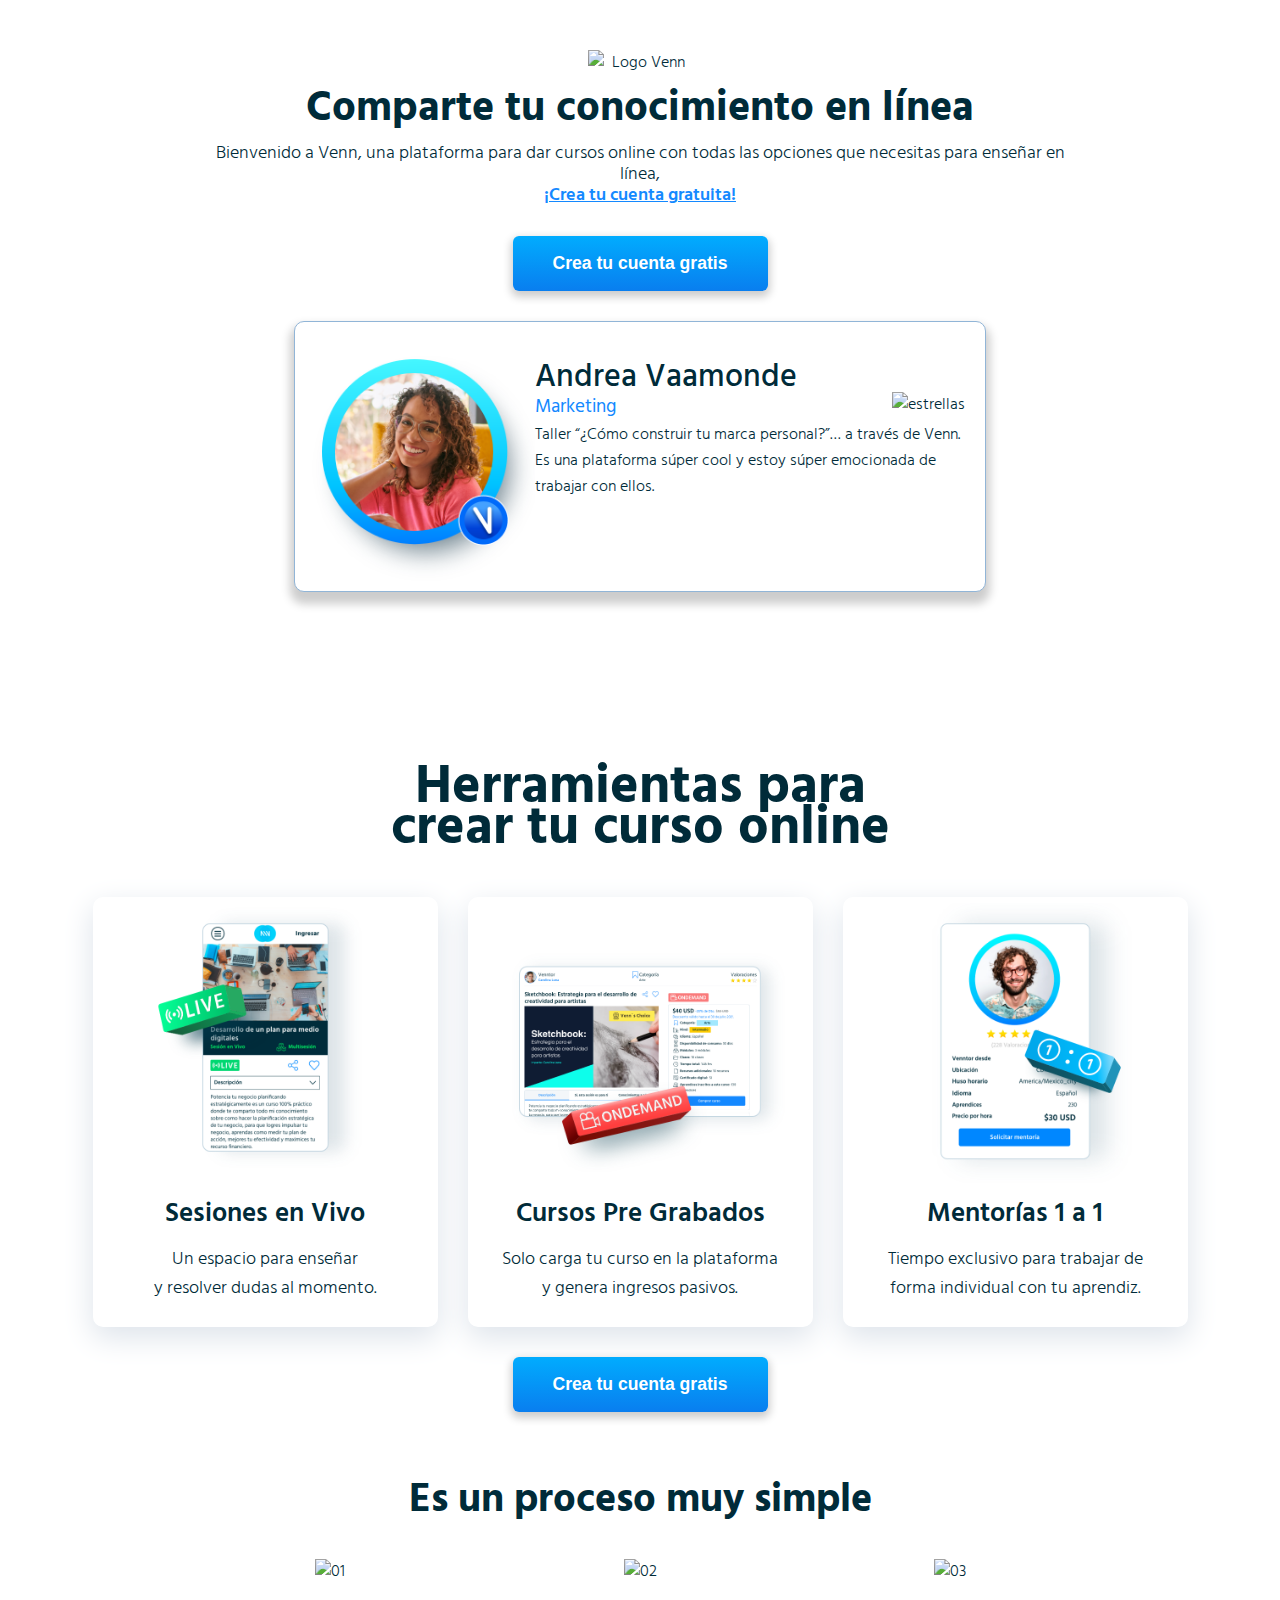
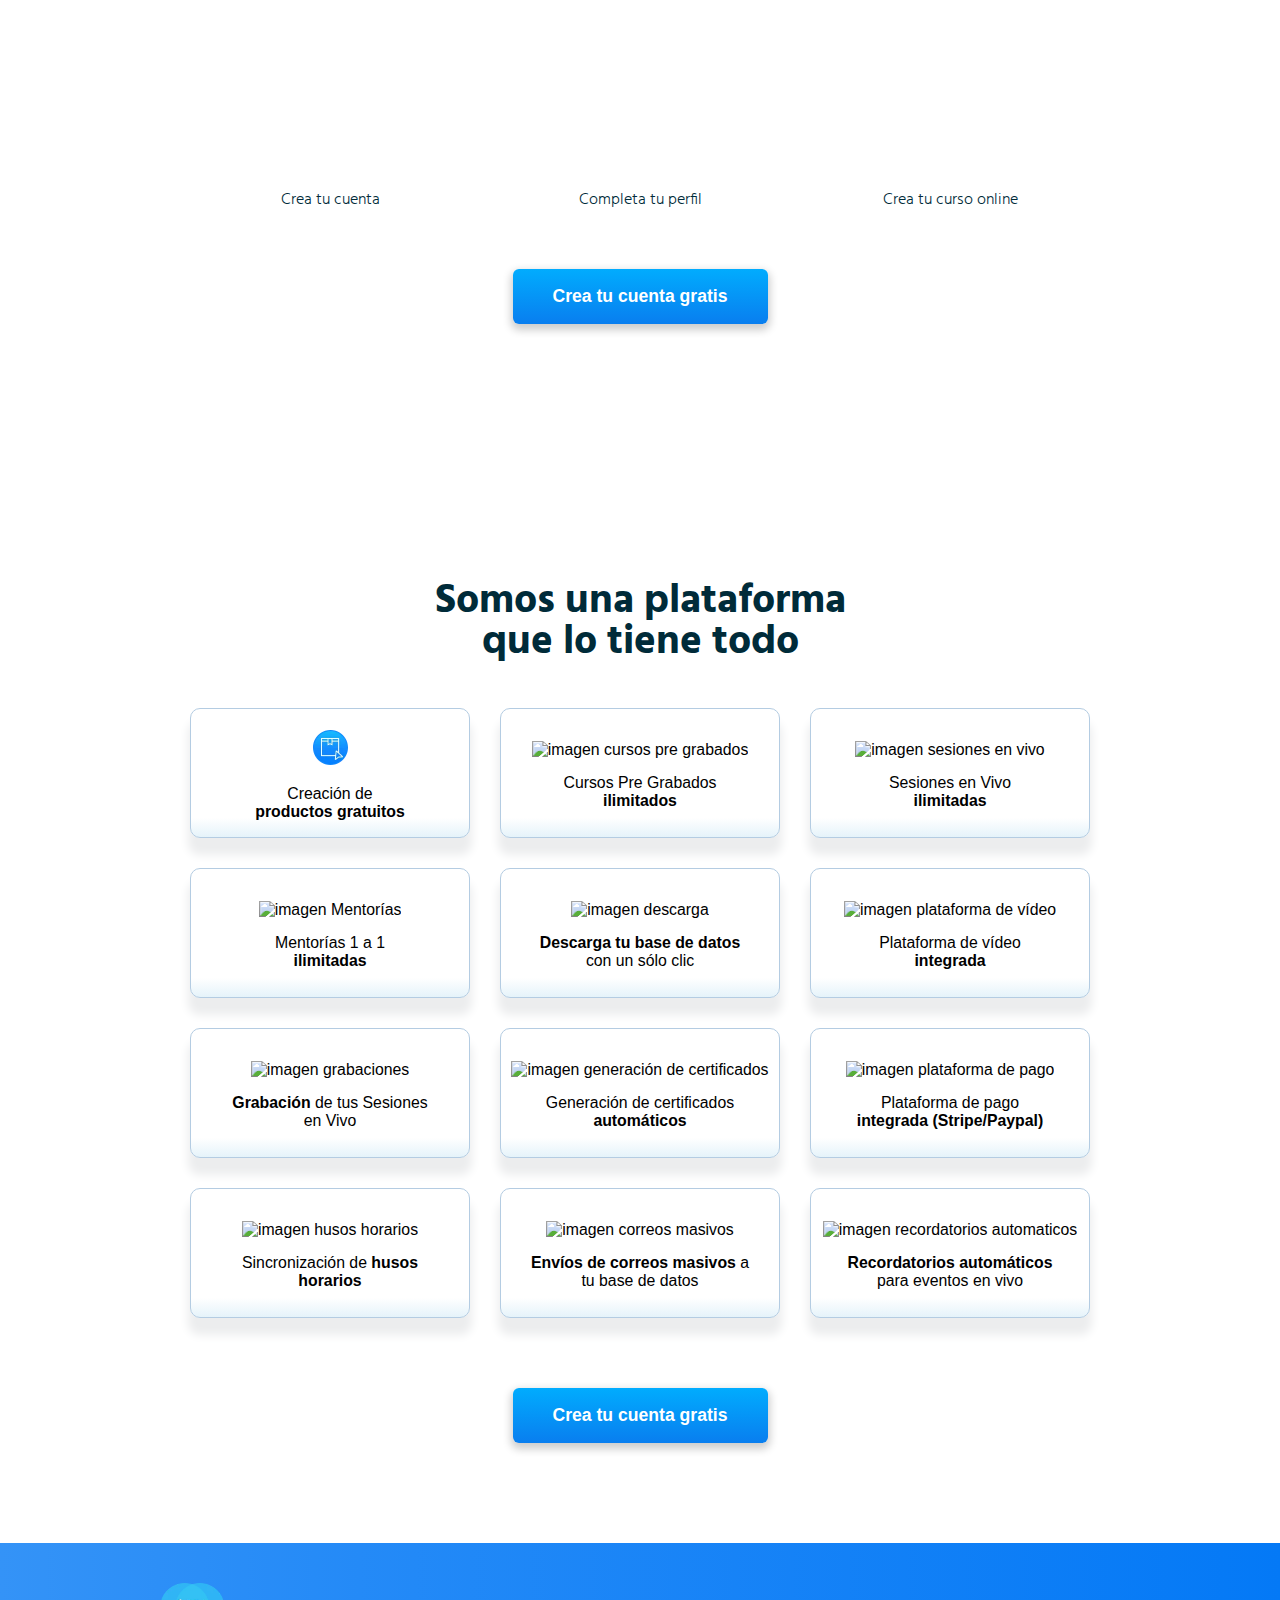
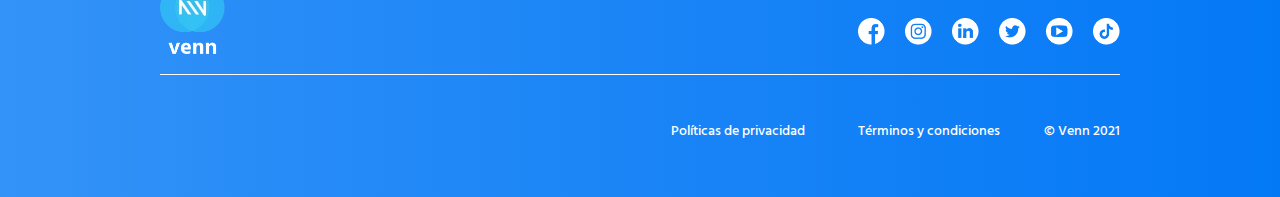
==== LandingPage/index.html @ 425cc122 "adding changes" ====
<!DOCTYPE html>
<html lang="en">

<head>
    <meta charset="UTF-8" />
    <meta http-equiv="X-UA-Compatible" content="IE=edge" />
    <meta name="viewport" content="width=device-width, initial-scale=1.0" />
    <title>Ventajas de registrarte con Venn - Venntors</title>
    <link rel="stylesheet" href="style.css" />
    <link rel="preconnect" href="https://fonts.googleapis.com" />
    <link rel="preconnect" href="https://fonts.gstatic.com" crossorigin />
    <link href="https://fonts.googleapis.com/css2?family=Hind:wght@300;400;500;600;700&display=swap" rel="stylesheet" />
</head>

<body>
    <div class="container">
        <header id="header">
            <div class="header">
                <img class="venn" src="img/Grupo 6579@2x.webp" alt="Logo Venn" />
                <h1>Comparte tu conocimiento en línea</h1>
                <p class="parrafo_header">
                    Bienvenido a Venn, una plataforma para dar cursos online con todas las
                    opciones que necesitas para enseñar en línea, <br />
                    <a class="link_parrafo_header" href="#">¡Crea tu cuenta gratuita!</a>
                </p>
            </div>
            <button class="boton_qliao" onclick="location.href='https://venntors.com/registro-venn/';">
                Crea tu cuenta gratis
            </button>
            <div class="tarjeta">
                <div class="perfil_tarjeta">
                    <img class="imagen_perfil" src="IMG/AndreaV-web.png" alt="Andrea Vaamonde" />
                </div>
                <div class="info_tarjeta">
                    <h3 class="nombre_tarjeta">Andrea Vaamonde</h3>
                    <h4 class="titulo_profesional_tarjeta">Marketing</h4>
                    <img class="estrellas_tarjeta" src="img/Grupo_8807@2x.webp" alt="estrellas" />
                    <div class="texto_tarjeta">
                        Taller “¿Cómo construir tu marca personal?”… a través de Venn. Es
                        una plataforma súper cool y estoy súper emocionada de trabajar con
                        ellos.
                    </div>
                </div>
            </div> 
            </div>
        </header> 
        <section id="herramientas">
            <div class="div_h1">
                <h1>Herramientas para crear tu curso online</h1>
            </div>
            <div class="herramientas">
                <div class="tarjeta_herramientas1">
                    <img src="IMG/pantallas/Sesiones_Vivox2.png" alt="Sesiones en Vivo" />
                    <h4>Sesiones en Vivo</h4>
                    <p>Un espacio para enseñar<br>y resolver dudas al momento.
                    </p>
                </div>
                <div class="tarjeta_herramientas2">
                    <img src="IMG/pantallas/Cursos-Pre-Grabadosx2.png" alt="Cursos Pre Grabados" />
                    <h4>Cursos Pre Grabados</h4>
                    <p>
                        Solo carga tu curso en la plataforma<br>y genera ingresos pasivos.
                    </p>
                </div>
                <div class="tarjeta_herramientas3">
                    <img src="IMG/pantallas/Mentorias_1_1x2.png" alt="Mentorías 1 a 1" />
                    <h4>Mentorías 1 a 1</h4>
                    <p>
                        Tiempo exclusivo para trabajar de<br>forma individual con tu
                        aprendiz.
                    </p>
                </div>
            </div>
            <button class="boton_qliao" onclick="location.href='https://venntors.com/registro-venn/';">
                Crea tu cuenta gratis
            </button>
        </section>
        <section id="procesos">
            <h1 class="h1_procesos">Es un proceso muy simple</h1>
            <div class="fondo_procesos">
                <div class="procesos">
                    <div class="info_procesos1" onclick="location.href='https://venntors.com/registro-venn/';">
                        <img class="img_numero" src="img/Grupo_7020@2x.webp" alt="01" />
                        <button class="boton_img01" onclick="location.href='https://venntors.com/registro-venn/';">
                        </button>
                        <p class="p_1">Crea tu cuenta</p>
                    </div>
                    <div class="info_procesos2" onclick="location.href='https://venntors.com/registro-venn/';">
                        <img class="img_numero" src="img/Grupo_7022@2x.webp" alt="02" />
                        <button class="boton_img02" onclick="location.href='https://venntors.com/registro-venn/'">
                        </button>
                        <p class="p_2">Completa tu perfil</p>
                    </div>
                    <div class="info_procesos3" onclick="location.href='https://venntors.com/registro-venn/';">
                        <img class="img_numero" src="img/Grupo_7021@2x.webp" alt="03" />
                        <button class="boton_img03" onclick="location.href='https://venntors.com/registro-venn/';">
                        </button>
                        <p class="p_3">Crea tu curso online</p>
                    </div>
                </div>
            </div>
            <div class="fondo_procesos_media">
                <div class="procesos_media">
                    <div class="info_procesos1_media" onclick="location.href='https://venntors.com/registro-venn/';">
                        <button class="boton_img01_media" onclick="location.href='https://venntors.com/registro-venn/';">
                        </button>
                        <p class="p_1_media">Crea tu cuenta</p>
                    </div>
                    <div class="info_procesos2_media" onclick="location.href='https://venntors.com/registro-venn/';">
                        <button class="boton_img02_media" onclick="location.href='https://venntors.com/registro-venn/';">
                        </button>
                        <p class="p_2_media">Completa tu perfil</p>
                    </div>
                    <div class="info_procesos3_media" onclick="location.href='https://venntors.com/registro-venn/';">
                        <button class="boton_img03_media" onclick="location.href='https://venntors.com/registro-venn/';">
                        </button>
                        <p class="p_3_media">Crea tu curso online</p>
                    </div>
                </div>
                <div class="nuevo_boton_linea">
                    <div class="circulos_procesos_media">
                        <button class="boton_01_media" onclick="location.href='https://venntors.com/registro-venn/';">
                        </button>
                        <button class="boton_02_media" onclick="location.href='https://venntors.com/registro-venn/';">
                        </button>
                        <button class="boton_03_media" onclick="location.href='https://venntors.com/registro-venn/';">
                        </button>
                    </div>
                </div>
            </div>
            <button class="boton_qliao_procesos" onclick="location.href='https://venntors.com/registro-venn/';">
                Crea tu cuenta gratis
            </button>
            <button class="boton_qliao_procesos_media" onclick="location.href='https://venntors.com/registro-venn/';">
                Crea tu cuenta gratis
            </button>
        </section>
        <section id="plataforma">
            <img class="linea_fondo" src="https://venn-ws-bucket.s3.us-west-2.amazonaws.com/wp-content/uploads/2021/09/16123155/ld-divisor-movil.svg" alt="linea azul"/>
            <div class="plataforma">
            
            <h1 class="plataforma_h1">Somos una plataforma que lo tiene todo</h1>
            <div class="calugon">
                <button class="caluguitas" onclick="location.href='https://venntors.com/registro-venn/';">
                    <img class="caluguitas_img" src="IMG/Grupo 7051@2x.webp" alt="imagen creacion de productos" />
                    <p>Creación de <br><b>productos gratuitos</b></p>
                </button>
                <button class="caluguitas" onclick="location.href='https://venntors.com/registro-venn/';">
                    <img class="caluguitas_img" src="IMG/Grupo_7056@2x.webp" alt="imagen cursos pre grabados" />
                    <p>Cursos Pre Grabados <br><b>ilimitados</b></p>
                </button>
                <button class="caluguitas" onclick="location.href='https://venntors.com/registro-venn/';">
                    <img class="caluguitas_img"src="IMG/Grupo_7047@2x.webp" alt="imagen sesiones en vivo" />
                    <p>Sesiones en Vivo <br><b>ilimitadas</b></p>
                </button>
                <button class="caluguitas" onclick="location.href='https://venntors.com/registro-venn/';">
                    <img class="caluguitas_img" src="img/Grupo_7049@2x.webp" alt="imagen Mentorías" />
                    <p>Mentorías 1 a 1 <br><b>ilimitadas</b></p>
                </button>
                <button class="caluguitas" onclick="location.href='https://venntors.com/registro-venn/';">
                    <img class="caluguitas_img" src="IMG/Grupo_7058@2x.webp" alt="imagen descarga" />
                    <p><b>Descarga tu base de datos</b><br> con un sólo clic</p>
                </button>
                <button class="caluguitas" onclick="location.href='https://venntors.com/registro-venn/';">
                    <img class="caluguitas_img" src="IMG/Grupo_7053@2x.webp" alt="imagen plataforma de vídeo" />
                    <p>Plataforma de vídeo <br><b>integrada</b></p>
                </button>
                <button class="caluguitas" onclick="location.href='https://venntors.com/registro-venn/';">
                    <img class="caluguitas_img" src="img/Grupo_7048@2x.webp" alt="imagen grabaciones" />
                    <p><b>Grabación</b> de tus Sesiones<br>en Vivo</p>
                </button>
                <button class="caluguitas" onclick="location.href='https://venntors.com/registro-venn/';">
                    <img class="caluguitas_img" src="IMG/Grupo_7057@2x.webp" alt="imagen generación de certificados" />
                    <p>Generación de certificados<br><b>automáticos</b></p>
                </button>
                <button class="caluguitas" onclick="location.href='https://venntors.com/registro-venn/';">
                    <img class="caluguitas_img" src="IMG/Grupo_7054@2x.webp" alt="imagen plataforma de pago" />
                    <p>Plataforma de pago<br><b>integrada (Stripe/Paypal)</b></p>
                </button>
                <button class="caluguitas" onclick="location.href='https://venntors.com/registro-venn/';">
                    <img class="caluguitas_img" src="IMG/Grupo_7050@2x.webp" alt="imagen husos horarios" />
                    <p>Sincronización de <b>husos<br>horarios</b></p>
                </button>
                <button class="caluguitas" onclick="location.href='https://venntors.com/registro-venn/';">
                    <img class="caluguitas_img" src="IMG/Grupo_7055@2x.webp" alt="imagen correos masivos" />
                    <p><b>Envíos de correos masivos</b> a<br>tu base de datos</p>
                </button>
                <button class="caluguitas" onclick="location.href='https://venntors.com/registro-venn/';">
                    <img class="caluguitas_img" src="IMG/Grupo_7052@2x.webp" alt="imagen recordatorios automaticos" />
                    <p><b>Recordatorios automáticos</b><br>para eventos en vivo</p>
                </button>
            </div>
            <button class="boton_qliao" onclick="location.href='https://venntors.com/registro-venn/';">
                Crea tu cuenta gratis
            </button>
        </div>
        </section>
        <footer id="footer">
            <div class="footer_class">
                <div class="cuadrado">
                    <div class="cuadrado1"> 
                        <img class="logo_footer" src="IMG/Logo_venn_footer@2x.webp" alt="Logo Venn">
                    </div>
                    <div class="cuadrado2">
                        <a
                            href="https://www.facebook.com/venntors?utm_source=VennWeb&utm_medium=VennWebSMButton&utm_campaign=VennWebSM-FB&utm_id=VennWebSM-FB">
                            <img class="iconos_footer" img src="IMG/001-facebook@2x.webp" alt="Facebook">
                        </a>
                        <a href="https://www.instagram.com/venntors/">
                            <img class="iconos_footer" src="IMG/003-instagram@2x.webp" alt="Instagram">
                        </a>
                        <a href="https://www.linkedin.com/company/venntors/">
                            <img class="iconos_footer" src="IMG/002-linkedin@2x.webp" alt="LinkedIn">
                        </a>
                        <a
                            href="https://twitter.com/venntors?utm_source=VennWeb&utm_medium=VennWebSMButton&utm_campaign=VennWebSM-TW&utm_id=VennWebSM-TW">
                            <img class="iconos_footer" src="IMG/twitter-1@2x.webp" alt="Twitter">
                        </a>
                        <a href="https://www.youtube.com/channel/UCB0vyR67dX9k-doPnbGGGkg">
                            <img class="iconos_footer" src="IMG/youtube_venn_footer@2x.webp" alt="YouTube">
                        </a>
                        <a
                            href="https://www.tiktok.com/@venntors?utm_source=VennWeb&utm_medium=VennWebSMButton&utm_campaign=VennWebSM-TK&utm_id=VennWebSM-TK">
                            <img class="iconos_footer" src="IMG/tiktok@2x.webp" alt="TikTok">
                        </a>
                    </div>
                </div>
                <div class="hipervinculo">
                    <p class="hipervinculo_p"></p>
                    <a class="hipervinculo_footer" href="https://venntors.com/politica-de-privacidad/">Políticas de
                        privacidad</a>
                    <a class="hipervinculo_footer" href="https://venntors.com/terminos-y-condiciones/">Términos y
                        condiciones</a>
                    <a class="hipervinculo_footer" href="https://venntors.com/">© Venn 2021</a>
                </div>
            </div>
        </footer>
    </div>
</body>

</html>
---- LandingPage/style.css ----
body {
  margin: 0;
  padding: 0;
  background-color: white;
  text-align: center;
  font-family: "Hind", sans-serif;
  font-weight: 300;
  -webkit-font-smoothing: antialiased;
  -moz-osx-font-smoothing: grayscale;
  color: #002b39;
}
.container {
  display: grid;
  margin: 0;
  padding: 0;
  text-align: center;
  grid-template-columns: 100%;
}
#header {
  display: grid;
  justify-items: center;
  background-image: url('../IMG/Grupo_9213@2x.webp');
  background-size: 100%;
  padding-bottom: 120px;
  background-repeat: no-repeat;
}
.header {
  display: grid;
  grid-template-columns: auto;
  grid-template-rows: auto auto auto;
  max-width: 875px;
  text-align: center;
  justify-items: center;
}
.venn {
  text-align: center;
  margin-top: 50px;
  width: 105px;
}
#header h1 {
  display: grid;
  font-size: 2.6em;
  margin-block-start: 0.67em;
  margin-block-end: 0.67em;
  margin-inline-start: 0px;
  margin-inline-end: 0px;
  font-weight: 700;
  margin-top: 0px;
  margin-bottom: 0px;
}
.parrafo_header {
  font-size: 1.1em;
  margin-top: 0px;
  margin-bottom: 0px;
  padding: 0px;
  line-height: 1.2em;
}
.link_parrafo_header {
  color: #1489ff;
  font-weight: 600;
}
#header p {
  display: grid;
  margin-block-start: 1em;
  margin-block-end: 1em;
  margin-inline-start: 0px;
  margin-inline-end: 0px;
  margin-top: 0px;
  margin-bottom: 0px;
}
@media screen and (min-width:240px) and (max-width:767px) {
  #header {
    display: grid;
    background-image: none;
    grid-column: auto;
    max-width: none;
    justify-items: center;
    background-image: url('https://comunidad.venntors.com/wp-content/uploads/2021/12/Sustraccion-11.svg');
    background-size: 100%;
    padding-bottom: 120px;
    background-repeat: no-repeat;
    background-position: 0% 75%;
  }
  #header h1 {
    display: grid;
    font-size: 2.6em;
    margin-block-start: 0.67em;
    margin-block-end: 0.67em;
    margin-inline-start: 0px;
    margin-inline-end: 0px;
    font-weight: 700;
    margin-top: 0px;
    margin-bottom: 0px;
    max-width: none;
  }
}
.boton_qliao {
  margin-top: 30px;
  margin-bottom: 30px;
  width: 255px;
  height: 55px;
  background: rgb(1,172,254);
  background: linear-gradient(180deg, rgba(1,172,254,1) 0%, rgba(9,126,239,1) 100%);
  color: white;
  font-size: 1.1em;
  font-weight: 600;
  border: 0px;
  border-radius: 6px;
  box-shadow: 0px 4px 8px 2px rgba(0, 0, 0, 0.2);
}
.boton_qliao:hover {
  cursor: pointer;
  background: white;
  background: linear-gradient(180deg, white 0%, white 100%);
  color: #1489ff;
  border-color: #1489ff;
  border: 1px solid;
}
.tarjeta {
  background-color: white;
  display: grid;
  grid-template-columns: 1fr 2fr;
  max-width: 690px;
  max-height: 270px;
  border: 1px solid #91b5d7;
  border-radius: 10px;
  box-shadow: 0px 8px 10px 4px rgba(0, 0, 0, 0.2);
}
.perfil_tarjeta {
  z-index: 2;
}
.imagen_perfil {
  max-height: 260px;
}
.info_tarjeta {
  background-color: white;
  display: grid;
  grid-template-columns: auto auto;
  grid-template-rows: 70px 30px auto;
  max-height: 270px;
  margin-right: 20px;
}
#header h3 {
  grid-column: 1 / -1;
  justify-self: left;
  font-weight: 500;
  font-size: 2em;
  margin-top: 30px;
  margin-bottom: 0px;
  padding: 0px;
}
h4 {
  justify-self: left;
  font-weight: 400;
  font-size: 1.2em;
  margin-top: 0px;
  color: #1489ff;
  margin-bottom: 0px;
}
.info_tarjeta img {
  /*start*/
  display: grid;
  justify-self: right;
  max-height: 20px;
}
.texto_tarjeta {
  grid-column: 3 / -3;
  justify-self: left;
  text-align: left;
}
@media screen and (min-width:240px) and (max-width:763px) {
  .perfil_tarjeta {
    z-index: 2;
  }
  .tarjeta {
    background-color: transparent!important;
    display: inline-grid;
    justify-items: center;
    align-items: center;
    justify-items: center;
    grid-template-columns: 1fr;
    grid-template-rows: 260px auto;
    max-width: 300px;
    min-height: 485px;
    border: none;
    border-radius: none;
    box-shadow: none;
    grid-row: 3;
  }
  .imagen_perfil {
    display: grid;
    max-height: 260px;
    grid-row: 1;
    padding-bottom: -100px;
  }
  .info_tarjeta {
    background-color: white;
    display: grid;
    grid-template-columns: 1fr;
    grid-template-rows: 25px 130px 25px 25px;
    margin-right: 0px;
    height: 230px;
    border: 1px solid #91b5d7;
    border-radius: 10px;
    box-shadow: 0px 8px 10px 4px rgba(0, 0, 0, 0.2);
    padding-top: 130px;
    margin-top: -150px;
    z-index: 1;
  }
  #header h3 {
    display: grid;
    align-content: center;
    justify-self: center;
    grid-row: 3;
    grid-column: 1 / -1;
    font-weight: 500;
    font-size: 1.1em;
    margin-bottom: 0px;
    padding: 0px;
    margin-top: 10px;
  }
  h4 {
    display: grid;
    justify-self: center;
    text-align: center;
    grid-row: 4;
    grid-column: 1 / -1;
    font-weight: 500;
    font-size: 1em;
    margin-top: 0px;
    color: #1489ff;
    margin-bottom: 0px;
  }
  .info_tarjeta img {
    /*starts*/
    grid-row: 1;
    grid-column: 1 / -1;
    justify-self: center;
    max-height: 20px;
  }
  .texto_tarjeta {
    grid-row: 2;
    grid-column: 1 / -1;
    justify-self: center;
    margin-right: 30px;
    margin-left: 30px;
  }
}
#herramientas {
  display: grid;
  grid-template-rows: auto auto auto;
  justify-items: center;
}
.div_h1 {
  display: grid;
  width: 500px;
  margin-top: 20px;
  margin-bottom: 10px;
  line-height: 1.5em;
  font-size: 1.7em;
}
@media screen and (min-width:995px) and (max-width:1200px) {
  .div_h1 {
    width: 600px;
    font-size: 1.5em;
  }
}
@media screen and (min-width:240px) and (max-width:994px) {
  .div_h1 {
    width: 80%;
    font-size: 1.5em;
  }  
}
.herramientas {
  display: grid;
  grid-template-columns: 345px 345px 345px;
  gap: 30px;
  background-color: white;
}
.tarjeta_herramientas1 {
  display: grid;
  grid-template-rows: auto 50px auto;
  width: 345px;
  height: 430px;
  align-items: center;
  justify-items: center;
  border-radius: 10px;
  box-shadow: 0px 10px 30px 1px #dee4eb;
  background-color: white;
}
.tarjeta_herramientas1 img {
  max-width: 300px;
  max-height: 280px;
}
.tarjeta_herramientas1 h4 {
  justify-self: center;
  font-weight: 600;
  font-size: 1.7em;
  margin-top: 0px;
  color: #002b39;
  margin-bottom: 0px;
}
.tarjeta_herramientas1 p {
  margin-top: 0px;
  font-size: 1.15em;
  margin-left: 25px;
  margin-right: 25px;
  -webkit-font-smoothing: antialiased;
}
.tarjeta_herramientas2 {
  display: grid;
  grid-template-rows: auto 50px auto;
  width: 345px;
  height: 430px;
  align-items: center;
  justify-items: center;
  border-radius: 10px;
  box-shadow: 0px 10px 30px 1px #dee4eb;
  background-color: white;
}
.tarjeta_herramientas2 img {
  max-width: 300px;
  max-height: 280px;
}
.tarjeta_herramientas2 h4 {
  justify-self: center;
  font-weight: 600;
  font-size: 1.7em;
  margin-top: 0px;
  color: #002b39;
  margin-bottom: 0px;
}
.tarjeta_herramientas2 p {
  margin-top: 0px;
  font-size: 1.15em;
  margin-left: 25px;
  margin-right: 25px;
  -webkit-font-smoothing: antialiased;
}
.tarjeta_herramientas3 {
  display: grid;
  grid-template-rows: auto 50px auto;
  width: 345px;
  height: 430px;
  align-items: center;
  justify-items: center;
  border-radius: 10px;
  box-shadow: 0px 10px 30px 1px #dee4eb;
  background-color: white;
}
.tarjeta_herramientas3 img {
  max-width: 300px;
  max-height: 280px;
}
.tarjeta_herramientas3 h4 {
  justify-self: center;
  font-weight: 600;
  font-size: 1.7em;
  margin-top: 0px;
  color: #002b39;
  margin-bottom: 0px;
}
.tarjeta_herramientas3 p {
  margin-top: 0px;
  font-size: 1.15em;
  margin-left: 25px;
  margin-right: 25px;
  -webkit-font-smoothing: antialiased;
}
@media screen and (min-width:240px) and (max-width:1164px) {
  .herramientas {
    display: grid;
    grid-template-rows: auto auto auto;
    gap: 30px;
    width: 340px;
    background-color: white
  }
  .tarjeta_herramientas1 {
  display: grid;
  grid-row: 1;
  }
  .tarjeta_herramientas1 h4 {
    grid-row: 2;
  }
  .tarjeta_herramientas2 {
  display: grid;
  grid-row: 2;
  }
  .tarjeta_herramientas2 h4 {
    grid-row: 2;
  }
  .tarjeta_herramientas3 {
  display: grid;
  grid-row: 3;
  }
  .tarjeta_herramientas3 h4 {
    grid-row: 2;
  }
} 
#procesos {
  display: grid;
  grid-template-rows: auto 1fr auto;
  justify-content: center;
  justify-items: center;
}
.h1_procesos {
  font-size: 2.5em;
}
.fondo_procesos {
  background-image: url(../IMG/Rectángulo_8199@2x.webp);
  display: block;
  margin-right: auto;
  margin-left: auto;
  width: 100%;
  height: 280px;
  background-repeat: no-repeat;
  background-position-x: 50%;
  background-position-y: 35%;
  background-size: 75%;
}
.fondo_procesos_media {
  display: none;
}
.procesos {
  display: grid;
  grid-template-columns: auto auto auto;
  gap: 100px;
}
.procesos:hover {
  cursor: pointer;
}
.img_numero {
  display: grid;
  height: 25px;
  grid-row: 1;
}
.img_logo {
  width: 200px;
  grid-row: 2;
}
.p_1 {
  display: grid;
  grid-row: 3;
  align-content: center;
  justify-content: center;
  align-items: center;
  justify-items: center;
}
.p_2 {
  display: grid;
  grid-row: 3;
  align-content: center;
  justify-content: center;
  align-items: center;
  justify-items: center;
}
.p_3 {
  display: grid;
  grid-row: 3;
  align-content: center;
  justify-content: center;
  align-items: center;
  justify-items: center;
}
.info_procesos1 {
  display: grid;
  justify-items: center;
  width: 210px;
  height: 255px;
  grid-template-rows: 25px 200px 30px;
}
.info_procesos2 {
  display: grid;
  justify-items: center;
  width: 210px;
  height: 255px;
  grid-template-rows: 25px 200px 30px;
}
.info_procesos3 {
  display: grid;
  justify-items: center;
  width: 210px;
  height: 255px;
  grid-template-rows: 25px 200px 30px;
}
.boton_img01 {
  cursor: pointer;
  width: 200px;
  height: 200px;
  background-image: url("../img/Grupo_9210@2x.webp");
  background-size: 100%;
  border: none;
  background-color: transparent;
}
.boton_img01:hover {
  background-image: url("https://comunidad.venntors.com/wp-content/uploads//2021/12/nuevo7023.svg");
}
.boton_img02 {
  cursor: pointer;
  width: 200px;
  height: 200px;
  background-image: url("../img/Grupo_7025@2x.webp");
  background-size: 100%;
  border: none;
  background-color: transparent;
}
.boton_img02:hover {
  background-image: url("https://comunidad.venntors.com/wp-content/uploads//2021/12/nuevo7025.svg");
}
.boton_img03 {
  cursor: pointer;
  width: 200px;
  height: 200px;
  background-image: url("../img/Grupo_7024@2x.webp");
  background-size: 100%;
  border: none;
  background-color: transparent;
}
.boton_img03:hover {
  background-image: url("https://comunidad.venntors.com/wp-content/uploads//2021/12/Grupo-7024-1.svg");
}
.boton_qliao_procesos_media {
  display: none;
}
.boton_qliao_procesos {
  margin-top: 30px;
  margin-bottom: 30px;
  width: 255px;
  height: 55px;
  background: rgb(1,172,254);
  background: linear-gradient(180deg, rgba(1,172,254,1) 0%, rgba(9,126,239,1) 100%);
  color: white;
  font-size: 1.1em;
  font-weight: 600;
  border: 0px;
  border-radius: 6px;
  box-shadow: 0px 4px 8px 2px rgba(0, 0, 0, 0.2);
}
.boton_qliao_procesos:hover {
  cursor: pointer;
  background: white;
  background: linear-gradient(180deg, white 0%, white 100%);
  color: #1489ff;
  border-color: #1489ff;
  border: 1px solid;
}
@media screen and (min-width:240px) and (max-width:980px) {
  #procesos {
    display: grid;
    height: auto;
    grid-template-rows: repeat (3, auto);
    justify-content: center;
    justify-items: center;
  }
  .h1_procesos {
    margin-bottom: 30px;
    height: 70px;
    grid-row: 1;
  }
  .fondo_procesos {
    display: none;
  }
  .fondo_procesos_media {
    margin-top: 50px;
    display: unset;
  }
  .info_procesos1_media {
    display: grid;
    grid-template-rows: auto auto;
    border: 1px solid;
    border-color: #b4cce2;
    border-radius: 10px;
    box-shadow: 0px 15px 10px 2px #ecedee;
    font-family: Arial, Helvetica, sans-serif;
    align-content: center;
    justify-content: center;
    align-items: center;
    justify-items: center;
    margin-bottom: 20px;
    width: 200px;
  }
  .info_procesos2_media {
    display: grid;
    grid-template-rows: auto auto;
    border: 1px solid;
    border-color: #b4cce2;
    border-radius: 10px;
    box-shadow: 0px 15px 10px 2px #ecedee;
    font-family: Arial, Helvetica, sans-serif;
    align-content: center;
    justify-content: center;
    align-items: center;
    justify-items: center;
    margin-bottom: 20px;
    width: 200px;
  }
  .info_procesos3_media {
    display: grid;
    grid-template-rows: auto auto;
    border: 1px solid;
    border-color: #b4cce2;
    border-radius: 10px;
    box-shadow: 0px 15px 10px 2px #ecedee;
    font-family: Arial, Helvetica, sans-serif;
    align-content: center;
    justify-content: center;
    align-items: center;
    justify-items: center;
    margin-bottom: 20px;
    width: 200px;
  }
  .boton_img01_media {
    margin-top: 30px;
    cursor: pointer;
    width: 100px;
    height: 100px;
    background-image: url("../img/img01.png");
    background-size: 100%;
    border: none;
    background-color: transparent;
  }
  .p_1_media {
    margin-top: 10px;
    font-size: 1.2em;
  }
  .p_2_media {
    margin-top: 10px;
    font-size: 1.2em;
  }
  .p_3_media {
    margin-top: 10px;
    font-size: 1.2em;
  }
  .info_procesos2_media {
    display: grid;
    border: 1px solid;
    border-color: #b4cce2;
    border-radius: 10px;
    box-shadow: 0px 15px 10px 2px #ecedee;
    font-family: Arial, Helvetica, sans-serif;
    align-content: center;
    justify-content: center;
    align-items: center;
    justify-items: center;
    margin-bottom: 20px;
  }
  .boton_img02_media {
    margin-top: 30px;
    cursor: pointer;
    width: 100px;
    height: 100px;
    background-image: url("../img/img02.png");
    background-size: 100%;
    border: none;
    background-color: transparent;
  }
  .info_procesos3_media {
    display: grid;
    border: 1px solid;
    border-color: #b4cce2;
    border-radius: 10px;
    box-shadow: 0px 15px 10px 2px #ecedee;
    font-family: Arial, Helvetica, sans-serif;
    align-content: center;
    justify-content: center;
    align-items: center;
    justify-items: center;
    margin-bottom: 20px;
  }
  .boton_img03_media {
    margin-top: 30px;
    cursor: pointer;
    width: 100px;
    height: 100px;
    background-image: url("../img/img03.png");
    background-size: 100%;
    border: none;
    background-color: transparent;
  }
  .nuevo_boton_linea {
    background-image: url("https://venn-ws-bucket.s3.us-west-2.amazonaws.com/wp-content/uploads/2021/09/16123155/ld-divisor-movil.svg");
    display: block;
    margin-right: auto;
    margin-left: auto;
    width: 100%;
    height: 5ppx;
    background-repeat: no-repeat;
    background-position-x: 70%;
    background-position-y: 50%;
    background-size: 75%;
  }
  .circulos_procesos_media {
    margin-top: 30px;
    display: grid;
    grid-template-columns: auto auto auto;
    justify-content: space-between;
  }
  .boton_01_media {
    cursor: pointer;
    width: 35px;
    height: 35px;
    background-size: 100%;
    background-image: url("IMG/c_01_white.png");
    border: none;
    background-color: transparent;
  }
  .boton_01_media:hover {
    background-image: url("IMG/c_01_blue.png");
  }
  .boton_02_media {
    cursor: pointer;
    width: 35px;
    height: 35px;
    background-size: 100%;
    background-image: url("IMG/c_02_white.png");
    border: none;
    background-color: transparent;
  }
  .boton_02_media:hover {
    background-image: url("IMG/c_02_blue.png");
  }
  .boton_03_media {
    cursor: pointer;
    width: 35px;
    height: 35px;
    background-size: 100%;
    background-image: url("IMG/c_03_white.png");
    border: none;
    background-color: transparent;
  }
  .boton_03_media:hover {
    background-image: url("IMG/c_03_blue.png");
  }
  .boton_qliao_procesos_media {
    display: grid;
    grid-row: 6;
    margin-top: 30px;
    margin-bottom: 30px;
    width: 255px;
    height: 55px;
    background: rgb(1,172,254);
    background: linear-gradient(180deg, rgba(1,172,254,1) 0%, rgba(9,126,239,1) 100%);
    color: white;
    font-size: 1.1em;
    font-weight: 600;
    border: 0px;
    border-radius: 6px;
    box-shadow: 0px 4px 8px 2px rgba(0, 0, 0, 0.2);
    align-content: center;
  }
  .boton_qliao_procesos {
    display: none;
  }
}

#plataforma {
  background-image: url('IMG/Enmascarar_grupo_259@2x.webp');
  background-size: 100%;
  background-repeat: no-repeat;
  margin-top: 50px;
}
.linea_fondo {
  display: none;
}
.plataforma {
  display: grid;
  grid-template-rows: auto auto auto auto;
  justify-items: center;
}
.plataforma_h1 {
  display: grid;
  grid-row: 1;
  margin-bottom: 30px;
  line-height: 1em;
  padding-top: 150px;
  padding-bottom: 15px;
  font-size: 2.55em;
  width: 450px;
}
@media screen and (min-width:1007px) and (max-width:1202px) {
  .plataforma_h1 {
    display: grid;
    grid-row: 1;
    margin-bottom: 30px;
    line-height: 1em;
    padding-top: 150px;
    padding-bottom: 15px;
    font-size: 2em;
    width: 500px;
  }
}
@media screen and (min-width:590px) and (max-width:1006px) {
  .plataforma_h1 {
    display: grid;
    grid-row: 1;
    margin-bottom: 30px;
    line-height: 1em;
    padding-top: 50px;
    padding-bottom: 15px;
    font-size: 1.6em;
    width: 450px;
}
}
@media screen and (min-width:453px) and (max-width:589px) {
  .plataforma_h1 {
    display: grid;
    grid-row: 1;
    margin-bottom: 30px;
    line-height: 1em;
    padding-top: 50px;
    padding-bottom: 15px;
    font-size: 1.6em;
    width: 330px;
}
}
@media screen and (min-width:379px) and (max-width:452px) {
  .plataforma_h1 {
    display: grid;
    grid-row: 1;
    margin-bottom: 30px;
    line-height: 1em;
    padding-top: 50px;
    padding-bottom: 15px;
    font-size: 1.6em;
    width: 300px;
}
}
@media screen and (min-width:240px) and (max-width:378px) {
  .plataforma_h1 {
    display: grid;
    grid-row: 1;
    margin-bottom: 30px;
    line-height: 1em;
    padding-top: 50px;
    padding-bottom: 15px;
    font-size: 1.8em;
    width: 280px;
}
}
@media screen and (min-width:240px) and (max-width:767px) {
  #plataforma {
    background-image: none;
  }
  .linea_fondo {
    display: unset;
    width: 100%;
    height: 10px;
  }
}
.calugon {
  display: grid;
  grid-template-columns: auto auto auto;
  grid-template-rows: auto auto auto 150px;
  gap: 30px 30px;
  max-width: 930px;
}
.caluguitas {
  background-color: white;
  background: linear-gradient(180deg, white 85%, #e5f3fa 100%);
  width: 280px;
  height: 130px;
  font-size: 0.99em;
  font-weight: 500;
  border: 1px solid;
  border-color: #b4cce2;
  border-radius: 10px;
  box-shadow: 0px 15px 10px 2px #ecedee;
  font-family: Arial, Helvetica, sans-serif;
}
.caluguitas_img {
  width: 35px;
  height: 35px;
  padding-top: 20px;
}
@media screen and (min-width:581px) and (max-width:939px) {
  .calugon {
    display: grid;
    grid-template-columns: 2fr 2fr;
    grid-template-rows: repeat (6, auto) 150px;
    gap: 30px 30px;
    width: 80%;
  }
  .caluguitas {
    width: 100%;
    font-size: 0.9em;
    font-weight: 500;
  }
  .caluguitas_img {
    width: 30px;
    height: 30px;
  }
}
@media screen and (min-width:320px) and (max-width:580px) {
  .calugon {
    display: grid;
    grid-template-columns: 2fr 2fr;
    grid-template-rows: repeat (6, auto) 150px;
    gap: 30px 30px;
    width: 80%;
  }
  .caluguitas {
    width: 100%;
    font-size: 0.8em;
    font-weight: 500;
  }
  .caluguitas_img {
    width: 30px;
    height: 30px;
  }
}
@media screen and (min-width:200px) and (max-width:319px) {
  .calugon {
    display: grid;
    grid-template-columns: 2fr;
    grid-template-rows: repeat (6, auto) 150px;
    width: 80%;
  }
  .caluguitas {
    width: 100%;
    font-size: 0.8em;
    font-weight: 500;
  }
  .caluguitas_img {
    width: 30px;
    height: 30px;
  }
}
.caluguitas:hover {
  cursor: pointer;
}
.plataforma .boton_qliao {
  display: grid;
  grid-row: 4;
  align-content: center;
  margin-bottom: 100px;
  margin-top: 50px;
}

#footer {
  background: rgb(4,121,246);
  background: linear-gradient(270deg, rgba(4,121,246,1) 0%, rgba(36,138,247,1) 72%, rgba(52,147,247,1) 100%);
  display: grid;
  justify-items: center;
} 
.footer_class {
  display: grid;
  grid-template-columns: auto;
  width: 75%;
}
.cuadrado {
  display: grid;
  grid-template-columns: auto auto;
  grid-row: auto;
  align-items: end;
  padding-bottom: 20px;
}
.cuadrado1 {
  display: grid;
  justify-content: start;
}
.logo_footer {
  width: 65px;
  padding-top: 40px;
}
.cuadrado2 {
  display: grid;
  grid-template-columns: repeat(6, auto);
  justify-content: end;
  gap: 20px;
}
.iconos_footer {
  height: 27px;
}
.hipervinculo {
  padding-top: 40px;
  display: grid;
  border-top: solid 1px white;
  grid-template-columns: 3fr 1.3fr 1.3fr 0.8fr;
  padding-bottom: 50px;
  justify-content: end;
  align-items: center;
  justify-items: end;
  size: auto;
}
.hipervinculo_footer {
  color: white;
  font-size: 0.9em;
  font-weight: 500;
  text-decoration: none;
}
@media screen and (min-width:881px) and (max-width:980px){
  .cuadrado {
    display: grid;
    grid-template-columns: auto;
    grid-template-rows: auto auto;
    align-items: end;
    padding-bottom: 20px;
}
  .cuadrado2 {
    display: grid;
    grid-template-columns: repeat(6, auto);
    justify-content: end;
    gap: 20px;
    padding-top: 40px;
}
  .hipervinculo {
    padding-top: 40px;
    display: grid;
    border-top: solid 1px white;
    grid-template-columns: 3fr 1.5fr 1.5fr 0.8fr;
    padding-bottom: 50px;
    justify-content: end;
    align-items: center;
    justify-items: end;
    size: auto;
}
}
@media screen and (min-width:768px) and (max-width:881px){
  .cuadrado {
    display: grid;
    grid-template-columns: auto;
    grid-template-rows: auto auto;
    align-items: end;
    padding-bottom: 20px;
}
  .cuadrado2 {
    display: grid;
    grid-template-columns: repeat(6, auto);
    justify-content: end;
    gap: 20px;
    padding-top: 40px;
}
  .hipervinculo {
    padding-top: 40px;
    display: grid;
    border-top: solid 1px white;
    grid-template-columns: 4fr 1.3fr 1.4fr 0.7fr;
    padding-bottom: 50px;
    justify-content: end;
    align-items: center;
    justify-items: end;
    size: auto;
    line-height: 15px;
}
}
@media screen and (min-width:641px) and (max-width:767px){
  .footer_class {
    display: grid;
    grid-template-columns: auto;
    width: 55%;
  }
  .cuadrado1 {
    display: grid;
    justify-content: center;
  }
  .cuadrado {
    display: grid;
    grid-template-columns: auto;
    grid-template-rows: auto auto;
    align-items: end;
    padding-bottom: 20px;
}
  .cuadrado2 {
    display: grid;
    grid-template-columns: repeat(6, auto);
    justify-content: end;
    gap: 20px;
    padding-top: 40px;
}
  .hipervinculo {
    padding-top: 40px;
    display: grid;
    border-top: solid 1px white;
    grid-template-columns: 4fr 1.3fr 1.4fr 0.7fr;
    padding-bottom: 50px;
    justify-content: end;
    align-items: center;
    justify-items: end;
    size: auto;
    line-height: 15px;
}
}
@media screen and (min-width:640px) and (max-width:640px){
  .footer_class {
    display: grid;
    grid-template-columns: auto;
    width: 55%;
  }
  .cuadrado {
    display: grid;
    grid-template-columns: auto;
    grid-template-rows: auto auto;
    align-items: end;
    padding-bottom: 20px;
}
  .cuadrado1 {
    display: grid;
    justify-content: center;
}
  .cuadrado2 {
    display: grid;
    grid-template-columns: repeat(6, auto);
    justify-content: end;
    gap: 20px;
    padding-top: 40px;
    justify-content: space-between;
}
  .hipervinculo {
    padding-top: 40px;
    display: grid;
    border-top: solid 1px white;
    grid-template-columns: 4fr 1.3fr 1.4fr 0.7fr;
    padding-bottom: 50px;
    justify-content: end;
    align-items: center;
    justify-items: end;
    size: auto;
    line-height: 15px;
}
}
@media screen and (min-width:320px) and (max-width:639px){
  .footer_class {
    display: grid;
    grid-template-columns: auto;
    width: 80%;
  }
  .cuadrado {
    display: grid;
    grid-template-columns: auto;
    grid-template-rows: auto auto;
    align-items: end;
    padding-bottom: 20px;
}
  .cuadrado1 {
    display: grid;
    justify-content: center;
}
  .cuadrado2 {
    display: grid;
    grid-template-columns: repeat(6, auto);
    justify-content: end;
    gap: 20px;
    padding-top: 40px;
    justify-content: space-between;
}
.hipervinculo_p {
  display: none;
}
  .hipervinculo {
    display: grid;
    border-top: solid 1px white;
    grid-template-columns: auto;
    padding-bottom: 50px;
    justify-content: center;
    align-items: center;
    justify-items: center;
    size: auto;
    gap: 10px;
}
}
@media screen and (min-width:240px) and (max-width:319px){
  .footer_class {
    display: grid;
    grid-template-columns: auto;
    width: 60%;
  }
  .cuadrado {
    display: grid;
    grid-template-columns: auto;
    grid-template-rows: auto auto;
    align-items: end;
    padding-bottom: 20px;
}
  .cuadrado1 {
    display: grid;
    justify-content: center;
}
  .cuadrado2 {
    display: grid;
    grid-template-columns: repeat(6, auto);
    justify-content: end;
    gap: 0;
    padding-top: 40px;
    justify-content: space-between;
}
.hipervinculo_p {
  display: none;
}
  .hipervinculo {
    display: grid;
    border-top: solid 1px white;
    grid-template-columns: auto;
    padding-bottom: 50px;
    justify-content: center;
    align-items: center;
    justify-items: center;
    size: auto;
    gap: 10px;
}
}
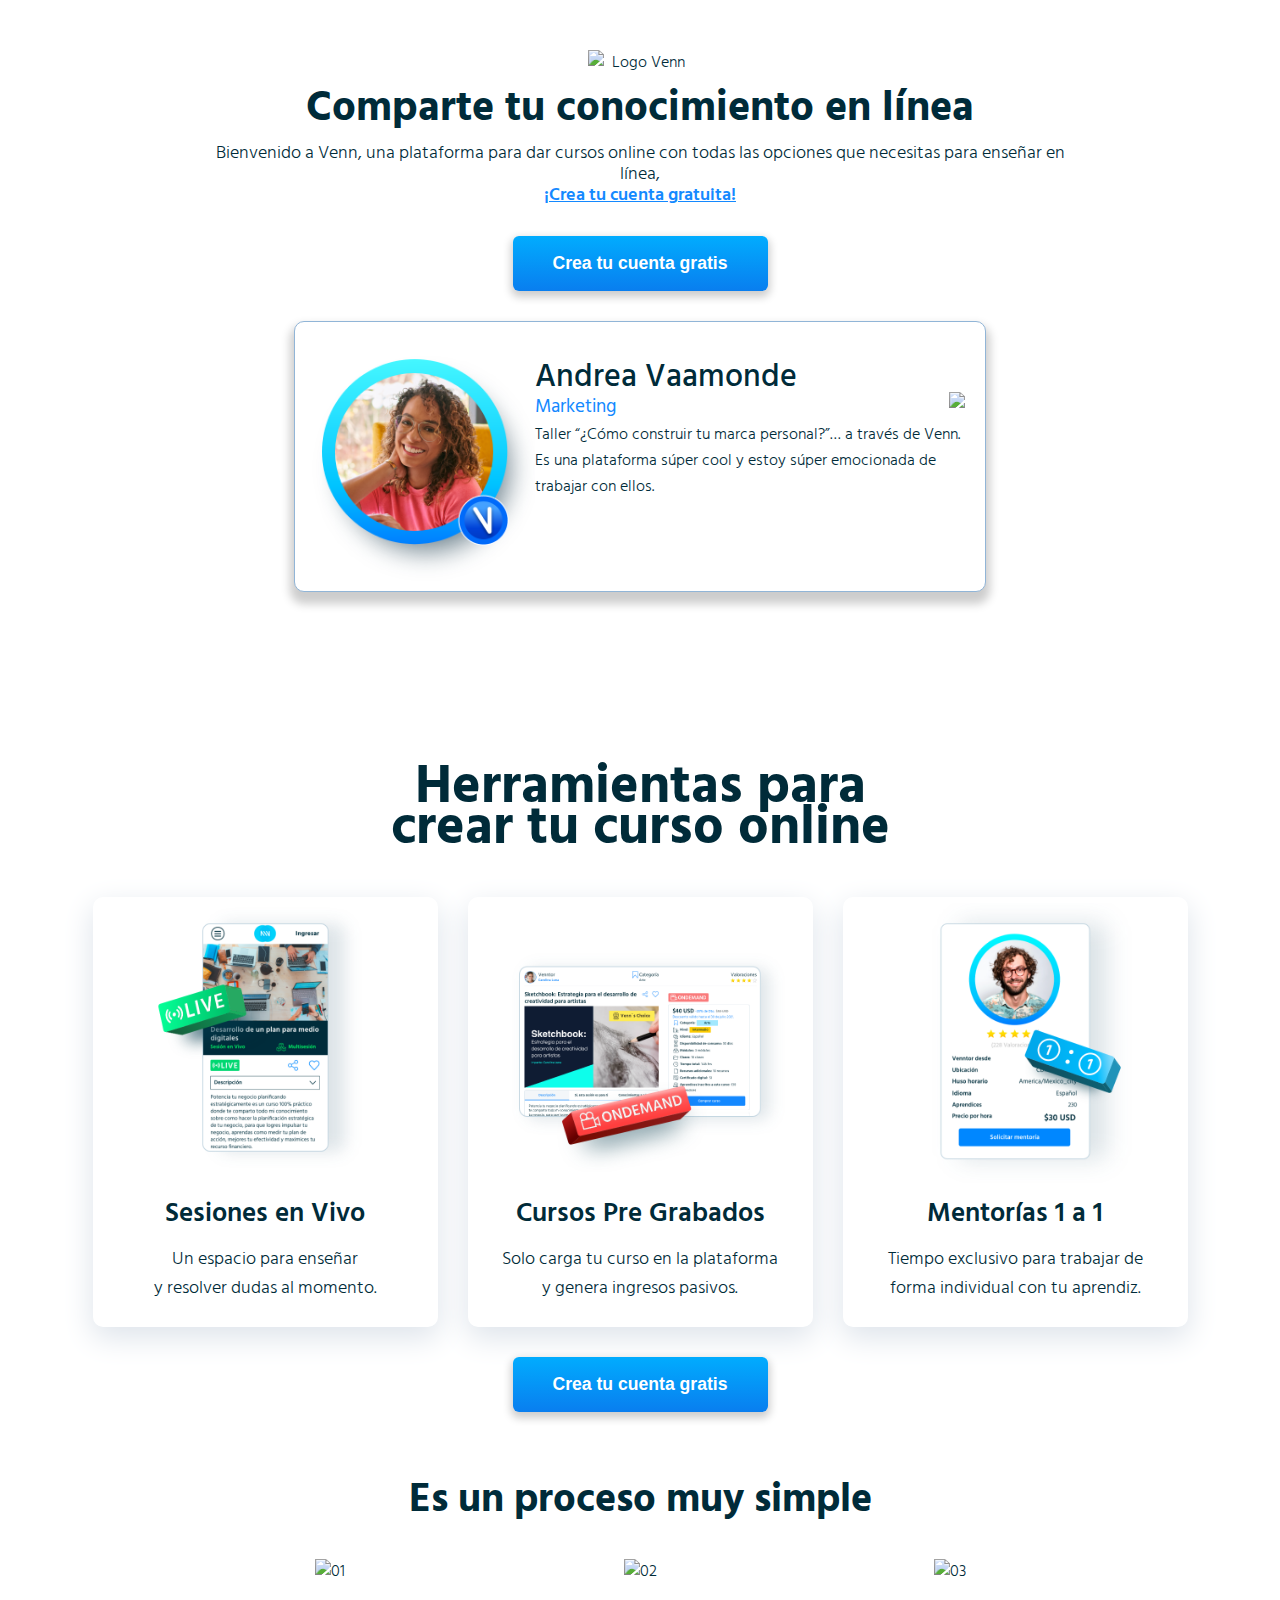
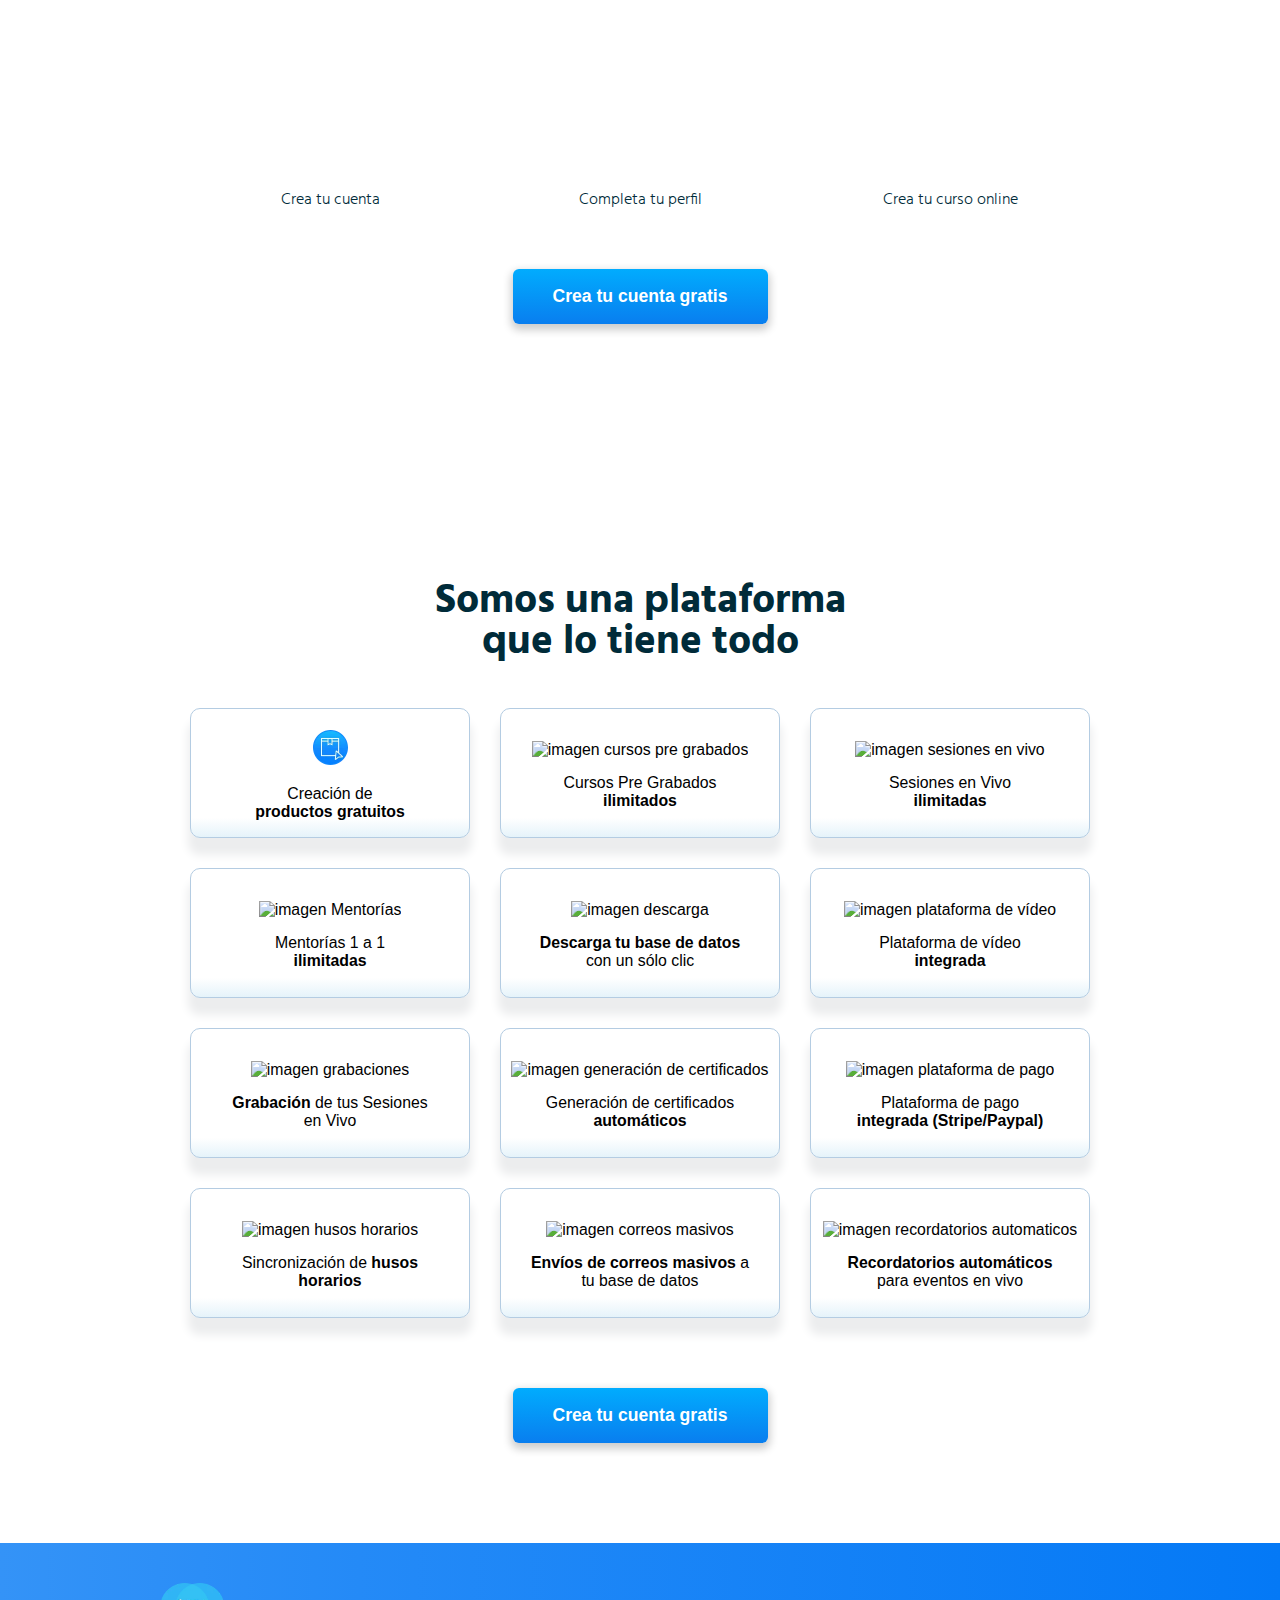
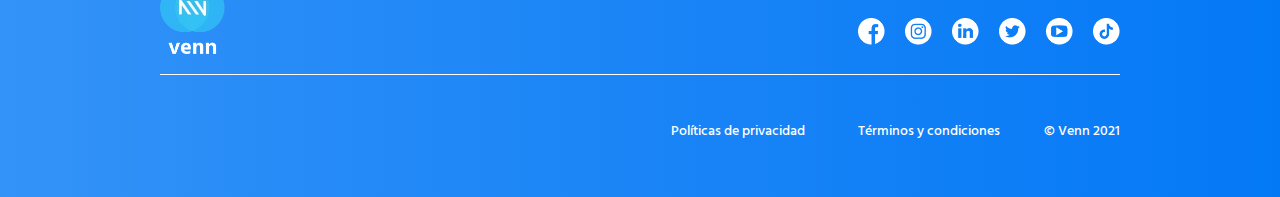
==== commit e822fa54: "LandingPage - adding fix" ====
--- a/LandingPage/index.html
+++ b/LandingPage/index.html
@@ -24,7 +24,7 @@
                     <a class="link_parrafo_header" href="#">¡Crea tu cuenta gratuita!</a>
                 </p>
             </div>
-            <button class="boton_qliao" onclick="location.href='https://venntors.com/registro-venn/';">
+            <button class="button_made" onclick="location.href='https://venntors.com/registro-venn/';">
                 Crea tu cuenta gratis
             </button>
             <div class="tarjeta">
@@ -34,7 +34,7 @@
                 <div class="info_tarjeta">
                     <h3 class="nombre_tarjeta">Andrea Vaamonde</h3>
                     <h4 class="titulo_profesional_tarjeta">Marketing</h4>
-                    <img class="estrellas_tarjeta" src="img/Grupo_8807@2x.webp" alt="estrellas" />
+                    <img class="start_tarjeta" src="img/Grupo_8807@2x.webp"/>
                     <div class="texto_tarjeta">
                         Taller “¿Cómo construir tu marca personal?”… a través de Venn. Es
                         una plataforma súper cool y estoy súper emocionada de trabajar con
@@ -71,7 +71,7 @@
                     </p>
                 </div>
             </div>
-            <button class="boton_qliao" onclick="location.href='https://venntors.com/registro-venn/';">
+            <button class="button_made" onclick="location.href='https://venntors.com/registro-venn/';">
                 Crea tu cuenta gratis
             </button>
         </section>
@@ -128,10 +128,10 @@
                     </div>
                 </div>
             </div>
-            <button class="boton_qliao_procesos" onclick="location.href='https://venntors.com/registro-venn/';">
-                Crea tu cuenta gratis
-            </button>
-            <button class="boton_qliao_procesos_media" onclick="location.href='https://venntors.com/registro-venn/';">
+            <button class="button_process" onclick="location.href='https://venntors.com/registro-venn/';">
+                Crea tu cuenta gratis
+            </button>
+            <button class="button_process_medium" onclick="location.href='https://venntors.com/registro-venn/';">
                 Crea tu cuenta gratis
             </button>
         </section>
@@ -140,57 +140,57 @@
             <div class="plataforma">
             
             <h1 class="plataforma_h1">Somos una plataforma que lo tiene todo</h1>
-            <div class="calugon">
-                <button class="caluguitas" onclick="location.href='https://venntors.com/registro-venn/';">
-                    <img class="caluguitas_img" src="IMG/Grupo 7051@2x.webp" alt="imagen creacion de productos" />
+            <div class="box_container">
+                <button class="box" onclick="location.href='https://venntors.com/registro-venn/';">
+                    <img class="box_img" src="IMG/Grupo 7051@2x.webp" alt="imagen creacion de productos" />
                     <p>Creación de <br><b>productos gratuitos</b></p>
                 </button>
-                <button class="caluguitas" onclick="location.href='https://venntors.com/registro-venn/';">
-                    <img class="caluguitas_img" src="IMG/Grupo_7056@2x.webp" alt="imagen cursos pre grabados" />
+                <button class="box" onclick="location.href='https://venntors.com/registro-venn/';">
+                    <img class="box_img" src="IMG/Grupo_7056@2x.webp" alt="imagen cursos pre grabados" />
                     <p>Cursos Pre Grabados <br><b>ilimitados</b></p>
                 </button>
-                <button class="caluguitas" onclick="location.href='https://venntors.com/registro-venn/';">
-                    <img class="caluguitas_img"src="IMG/Grupo_7047@2x.webp" alt="imagen sesiones en vivo" />
+                <button class="box" onclick="location.href='https://venntors.com/registro-venn/';">
+                    <img class="box_img"src="IMG/Grupo_7047@2x.webp" alt="imagen sesiones en vivo" />
                     <p>Sesiones en Vivo <br><b>ilimitadas</b></p>
                 </button>
-                <button class="caluguitas" onclick="location.href='https://venntors.com/registro-venn/';">
-                    <img class="caluguitas_img" src="img/Grupo_7049@2x.webp" alt="imagen Mentorías" />
+                <button class="box" onclick="location.href='https://venntors.com/registro-venn/';">
+                    <img class="box_img" src="img/Grupo_7049@2x.webp" alt="imagen Mentorías" />
                     <p>Mentorías 1 a 1 <br><b>ilimitadas</b></p>
                 </button>
-                <button class="caluguitas" onclick="location.href='https://venntors.com/registro-venn/';">
-                    <img class="caluguitas_img" src="IMG/Grupo_7058@2x.webp" alt="imagen descarga" />
+                <button class="box" onclick="location.href='https://venntors.com/registro-venn/';">
+                    <img class="box_img" src="IMG/Grupo_7058@2x.webp" alt="imagen descarga" />
                     <p><b>Descarga tu base de datos</b><br> con un sólo clic</p>
                 </button>
-                <button class="caluguitas" onclick="location.href='https://venntors.com/registro-venn/';">
-                    <img class="caluguitas_img" src="IMG/Grupo_7053@2x.webp" alt="imagen plataforma de vídeo" />
+                <button class="box" onclick="location.href='https://venntors.com/registro-venn/';">
+                    <img class="box_img" src="IMG/Grupo_7053@2x.webp" alt="imagen plataforma de vídeo" />
                     <p>Plataforma de vídeo <br><b>integrada</b></p>
                 </button>
-                <button class="caluguitas" onclick="location.href='https://venntors.com/registro-venn/';">
-                    <img class="caluguitas_img" src="img/Grupo_7048@2x.webp" alt="imagen grabaciones" />
+                <button class="box" onclick="location.href='https://venntors.com/registro-venn/';">
+                    <img class="box_img" src="img/Grupo_7048@2x.webp" alt="imagen grabaciones" />
                     <p><b>Grabación</b> de tus Sesiones<br>en Vivo</p>
                 </button>
-                <button class="caluguitas" onclick="location.href='https://venntors.com/registro-venn/';">
-                    <img class="caluguitas_img" src="IMG/Grupo_7057@2x.webp" alt="imagen generación de certificados" />
+                <button class="box" onclick="location.href='https://venntors.com/registro-venn/';">
+                    <img class="box_img" src="IMG/Grupo_7057@2x.webp" alt="imagen generación de certificados" />
                     <p>Generación de certificados<br><b>automáticos</b></p>
                 </button>
-                <button class="caluguitas" onclick="location.href='https://venntors.com/registro-venn/';">
-                    <img class="caluguitas_img" src="IMG/Grupo_7054@2x.webp" alt="imagen plataforma de pago" />
+                <button class="box" onclick="location.href='https://venntors.com/registro-venn/';">
+                    <img class="box_img" src="IMG/Grupo_7054@2x.webp" alt="imagen plataforma de pago" />
                     <p>Plataforma de pago<br><b>integrada (Stripe/Paypal)</b></p>
                 </button>
-                <button class="caluguitas" onclick="location.href='https://venntors.com/registro-venn/';">
-                    <img class="caluguitas_img" src="IMG/Grupo_7050@2x.webp" alt="imagen husos horarios" />
+                <button class="box" onclick="location.href='https://venntors.com/registro-venn/';">
+                    <img class="box_img" src="IMG/Grupo_7050@2x.webp" alt="imagen husos horarios" />
                     <p>Sincronización de <b>husos<br>horarios</b></p>
                 </button>
-                <button class="caluguitas" onclick="location.href='https://venntors.com/registro-venn/';">
-                    <img class="caluguitas_img" src="IMG/Grupo_7055@2x.webp" alt="imagen correos masivos" />
+                <button class="box" onclick="location.href='https://venntors.com/registro-venn/';">
+                    <img class="box_img" src="IMG/Grupo_7055@2x.webp" alt="imagen correos masivos" />
                     <p><b>Envíos de correos masivos</b> a<br>tu base de datos</p>
                 </button>
-                <button class="caluguitas" onclick="location.href='https://venntors.com/registro-venn/';">
-                    <img class="caluguitas_img" src="IMG/Grupo_7052@2x.webp" alt="imagen recordatorios automaticos" />
+                <button class="box" onclick="location.href='https://venntors.com/registro-venn/';">
+                    <img class="box_img" src="IMG/Grupo_7052@2x.webp" alt="imagen recordatorios automaticos" />
                     <p><b>Recordatorios automáticos</b><br>para eventos en vivo</p>
                 </button>
             </div>
-            <button class="boton_qliao" onclick="location.href='https://venntors.com/registro-venn/';">
+            <button class="button_made" onclick="location.href='https://venntors.com/registro-venn/';">
                 Crea tu cuenta gratis
             </button>
         </div>
--- a/LandingPage/style.css
+++ b/LandingPage/style.css
@@ -94,7 +94,7 @@
     max-width: none;
   }
 }
-.boton_qliao {
+.button_made {
   margin-top: 30px;
   margin-bottom: 30px;
   width: 255px;
@@ -108,7 +108,7 @@
   border-radius: 6px;
   box-shadow: 0px 4px 8px 2px rgba(0, 0, 0, 0.2);
 }
-.boton_qliao:hover {
+.button_made:hover {
   cursor: pointer;
   background: white;
   background: linear-gradient(180deg, white 0%, white 100%);
@@ -519,10 +519,10 @@
 .boton_img03:hover {
   background-image: url("https://comunidad.venntors.com/wp-content/uploads//2021/12/Grupo-7024-1.svg");
 }
-.boton_qliao_procesos_media {
+.button_process_medium {
   display: none;
 }
-.boton_qliao_procesos {
+.button_process {
   margin-top: 30px;
   margin-bottom: 30px;
   width: 255px;
@@ -536,7 +536,7 @@
   border-radius: 6px;
   box-shadow: 0px 4px 8px 2px rgba(0, 0, 0, 0.2);
 }
-.boton_qliao_procesos:hover {
+.button_process:hover {
   cursor: pointer;
   background: white;
   background: linear-gradient(180deg, white 0%, white 100%);
@@ -731,7 +731,7 @@
   .boton_03_media:hover {
     background-image: url("IMG/c_03_blue.png");
   }
-  .boton_qliao_procesos_media {
+  .button_process_medium {
     display: grid;
     grid-row: 6;
     margin-top: 30px;
@@ -748,7 +748,7 @@
     box-shadow: 0px 4px 8px 2px rgba(0, 0, 0, 0.2);
     align-content: center;
   }
-  .boton_qliao_procesos {
+  .button_process {
     display: none;
   }
 }
@@ -847,14 +847,14 @@
     height: 10px;
   }
 }
-.calugon {
+.box_container {
   display: grid;
   grid-template-columns: auto auto auto;
   grid-template-rows: auto auto auto 150px;
   gap: 30px 30px;
   max-width: 930px;
 }
-.caluguitas {
+.box {
   background-color: white;
   background: linear-gradient(180deg, white 85%, #e5f3fa 100%);
   width: 280px;
@@ -867,68 +867,68 @@
   box-shadow: 0px 15px 10px 2px #ecedee;
   font-family: Arial, Helvetica, sans-serif;
 }
-.caluguitas_img {
+.box_img {
   width: 35px;
   height: 35px;
   padding-top: 20px;
 }
 @media screen and (min-width:581px) and (max-width:939px) {
-  .calugon {
+  .box_container {
     display: grid;
     grid-template-columns: 2fr 2fr;
     grid-template-rows: repeat (6, auto) 150px;
     gap: 30px 30px;
     width: 80%;
   }
-  .caluguitas {
+  .box {
     width: 100%;
     font-size: 0.9em;
     font-weight: 500;
   }
-  .caluguitas_img {
+  .box_img {
     width: 30px;
     height: 30px;
   }
 }
 @media screen and (min-width:320px) and (max-width:580px) {
-  .calugon {
+  .box_container {
     display: grid;
     grid-template-columns: 2fr 2fr;
     grid-template-rows: repeat (6, auto) 150px;
     gap: 30px 30px;
     width: 80%;
   }
-  .caluguitas {
+  .box {
     width: 100%;
     font-size: 0.8em;
     font-weight: 500;
   }
-  .caluguitas_img {
+  .box_img {
     width: 30px;
     height: 30px;
   }
 }
 @media screen and (min-width:200px) and (max-width:319px) {
-  .calugon {
+  .box_container {
     display: grid;
     grid-template-columns: 2fr;
     grid-template-rows: repeat (6, auto) 150px;
     width: 80%;
   }
-  .caluguitas {
+  .box {
     width: 100%;
     font-size: 0.8em;
     font-weight: 500;
   }
-  .caluguitas_img {
+  .box_img {
     width: 30px;
     height: 30px;
   }
 }
-.caluguitas:hover {
+.box:hover {
   cursor: pointer;
 }
-.plataforma .boton_qliao {
+.plataforma .button_made {
   display: grid;
   grid-row: 4;
   align-content: center;
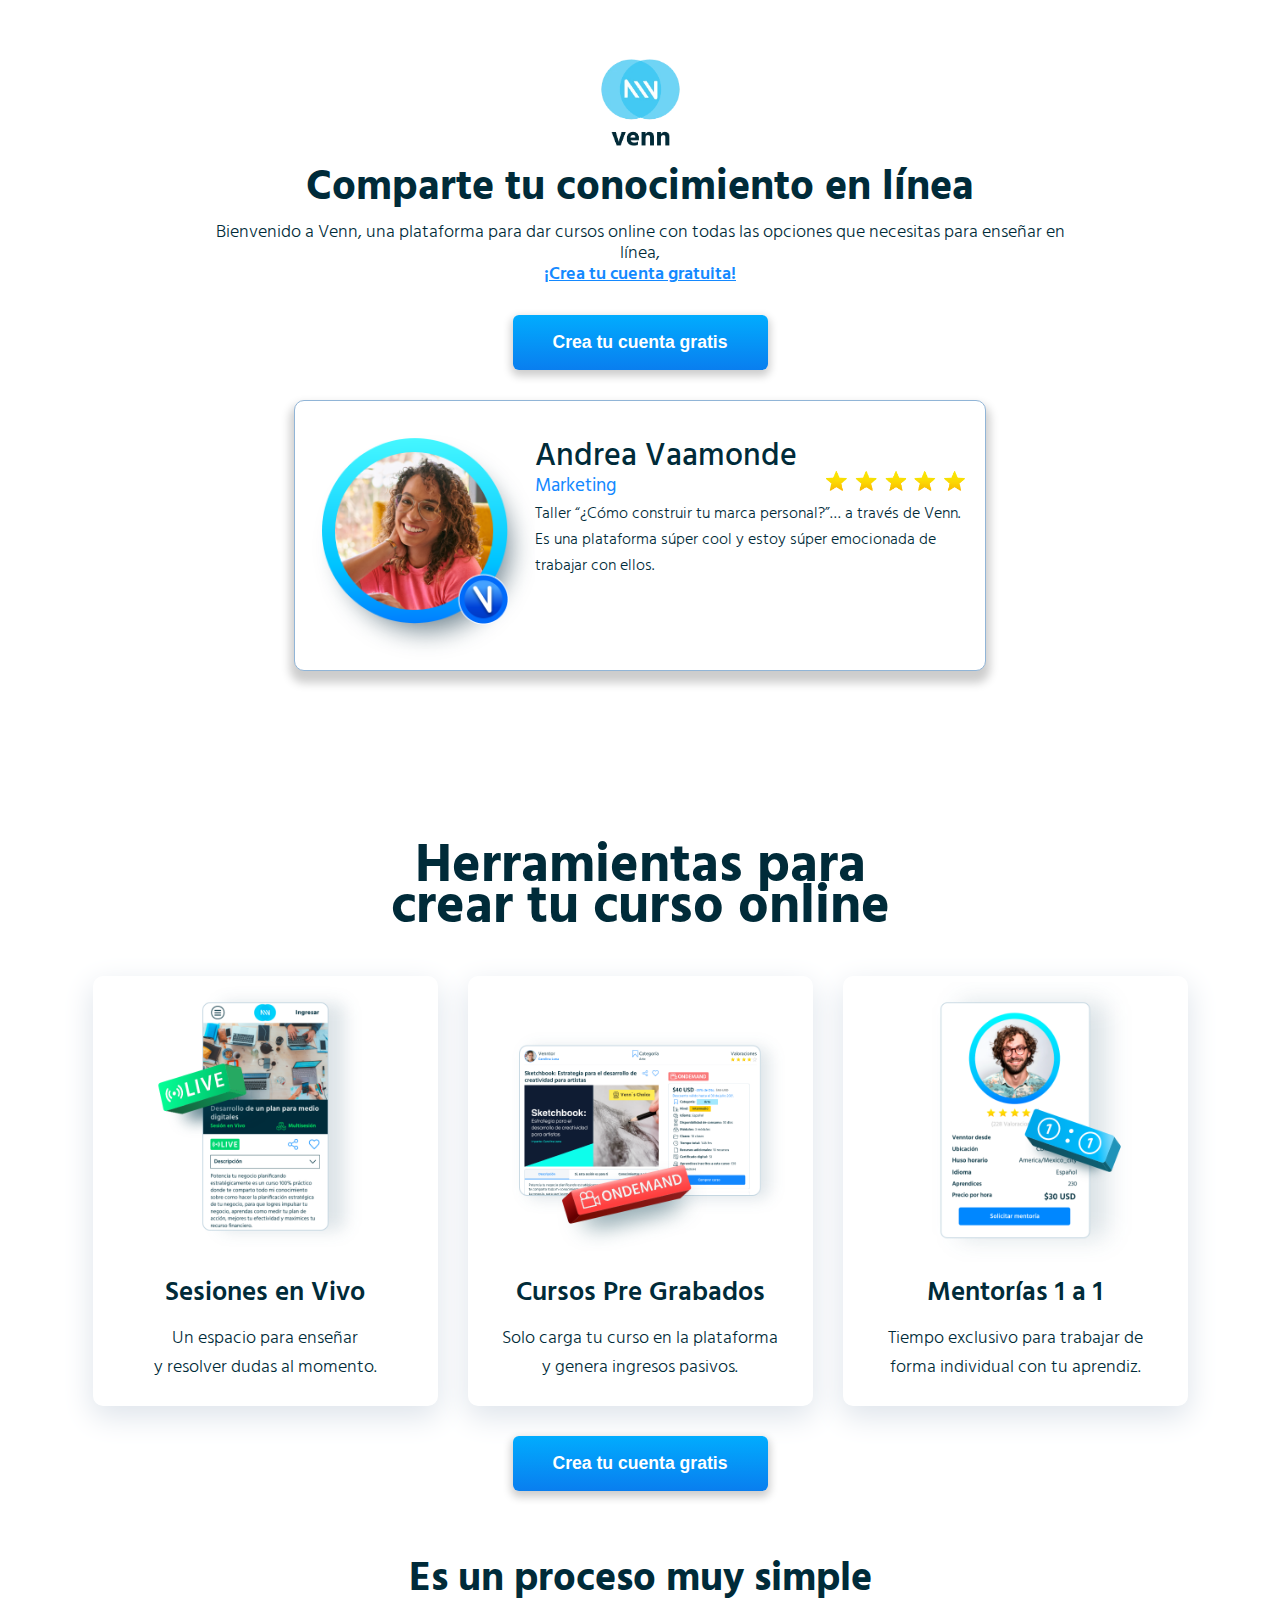
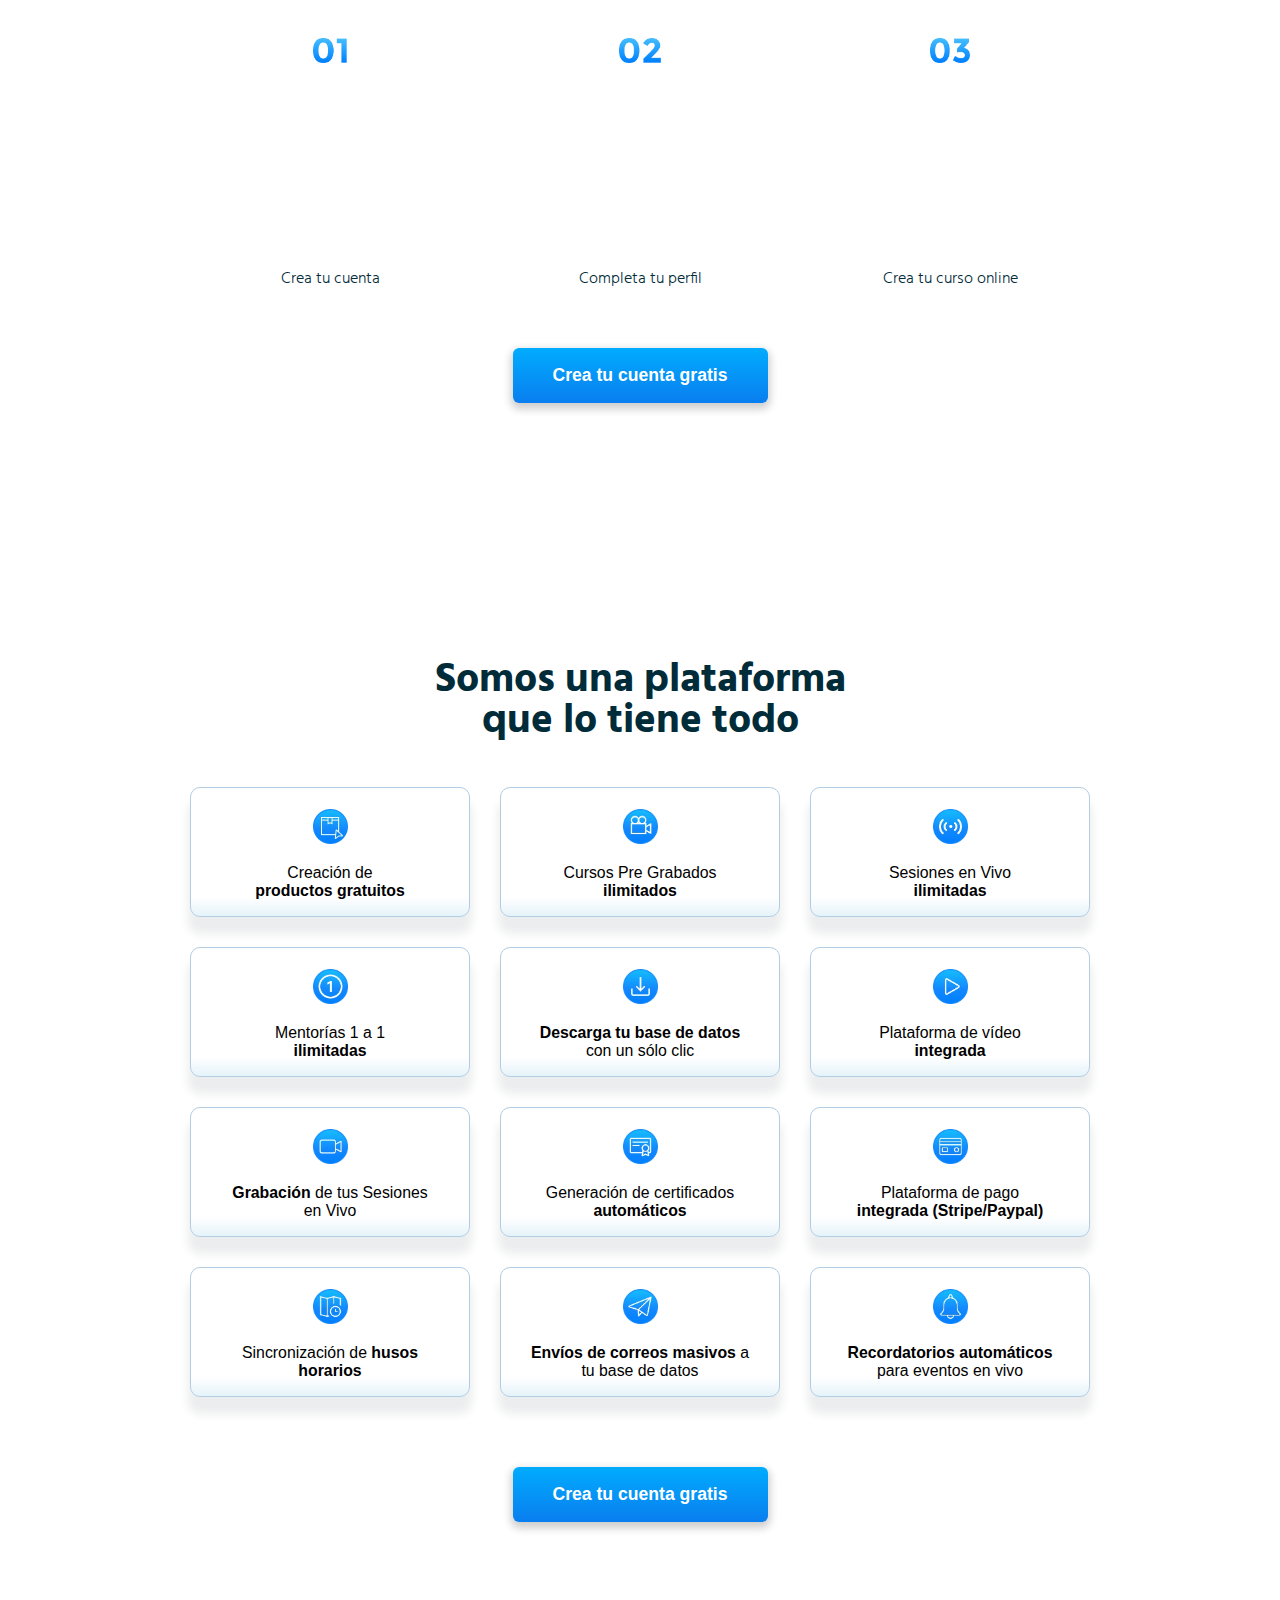
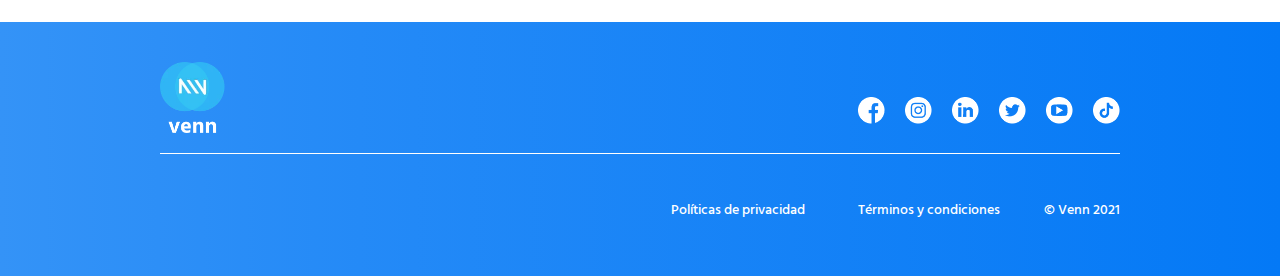
==== commit 254b215d: "saving new images" ====
--- a/LandingPage/index.html
+++ b/LandingPage/index.html
@@ -16,7 +16,7 @@
     <div class="container">
         <header id="header">
             <div class="header">
-                <img class="venn" src="img/Grupo 6579@2x.webp" alt="Logo Venn" />
+                <img class="venn" src="IMG/Grupo 6579@3x.webp" alt="Logo Venn" />
                 <h1>Comparte tu conocimiento en línea</h1>
                 <p class="parrafo_header">
                     Bienvenido a Venn, una plataforma para dar cursos online con todas las
@@ -34,7 +34,7 @@
                 <div class="info_tarjeta">
                     <h3 class="nombre_tarjeta">Andrea Vaamonde</h3>
                     <h4 class="titulo_profesional_tarjeta">Marketing</h4>
-                    <img class="start_tarjeta" src="img/Grupo_8807@2x.webp"/>
+                    <img class="start_tarjeta" src="IMG/Grupo 8807@3x.webp"/>
                     <div class="texto_tarjeta">
                         Taller “¿Cómo construir tu marca personal?”… a través de Venn. Es
                         una plataforma súper cool y estoy súper emocionada de trabajar con
@@ -80,19 +80,19 @@
             <div class="fondo_procesos">
                 <div class="procesos">
                     <div class="info_procesos1" onclick="location.href='https://venntors.com/registro-venn/';">
-                        <img class="img_numero" src="img/Grupo_7020@2x.webp" alt="01" />
+                        <img class="img_numero" src="IMG/Grupo 7020@3x.webp" alt="01" />
                         <button class="boton_img01" onclick="location.href='https://venntors.com/registro-venn/';">
                         </button>
                         <p class="p_1">Crea tu cuenta</p>
                     </div>
                     <div class="info_procesos2" onclick="location.href='https://venntors.com/registro-venn/';">
-                        <img class="img_numero" src="img/Grupo_7022@2x.webp" alt="02" />
+                        <img class="img_numero" src="IMG/Grupo 7022@3x.webp" alt="02" />
                         <button class="boton_img02" onclick="location.href='https://venntors.com/registro-venn/'">
                         </button>
                         <p class="p_2">Completa tu perfil</p>
                     </div>
                     <div class="info_procesos3" onclick="location.href='https://venntors.com/registro-venn/';">
-                        <img class="img_numero" src="img/Grupo_7021@2x.webp" alt="03" />
+                        <img class="img_numero" src="IMG/Grupo 7021@3x.webp" alt="03" />
                         <button class="boton_img03" onclick="location.href='https://venntors.com/registro-venn/';">
                         </button>
                         <p class="p_3">Crea tu curso online</p>
@@ -146,47 +146,47 @@
                     <p>Creación de <br><b>productos gratuitos</b></p>
                 </button>
                 <button class="box" onclick="location.href='https://venntors.com/registro-venn/';">
-                    <img class="box_img" src="IMG/Grupo_7056@2x.webp" alt="imagen cursos pre grabados" />
+                    <img class="box_img" src="IMG/Grupo 7056@3x.webp" alt="imagen cursos pre grabados" />
                     <p>Cursos Pre Grabados <br><b>ilimitados</b></p>
                 </button>
                 <button class="box" onclick="location.href='https://venntors.com/registro-venn/';">
-                    <img class="box_img"src="IMG/Grupo_7047@2x.webp" alt="imagen sesiones en vivo" />
+                    <img class="box_img" src="IMG/Grupo 7047@3x.webp" alt="imagen sesiones en vivo" />
                     <p>Sesiones en Vivo <br><b>ilimitadas</b></p>
                 </button>
                 <button class="box" onclick="location.href='https://venntors.com/registro-venn/';">
-                    <img class="box_img" src="img/Grupo_7049@2x.webp" alt="imagen Mentorías" />
+                    <img class="box_img" src="IMG/Grupo 7049@3x.webp" alt="imagen Mentorías" />
                     <p>Mentorías 1 a 1 <br><b>ilimitadas</b></p>
                 </button>
                 <button class="box" onclick="location.href='https://venntors.com/registro-venn/';">
-                    <img class="box_img" src="IMG/Grupo_7058@2x.webp" alt="imagen descarga" />
+                    <img class="box_img" src="IMG/Grupo 7058@3x.webp" alt="imagen descarga" />
                     <p><b>Descarga tu base de datos</b><br> con un sólo clic</p>
                 </button>
                 <button class="box" onclick="location.href='https://venntors.com/registro-venn/';">
-                    <img class="box_img" src="IMG/Grupo_7053@2x.webp" alt="imagen plataforma de vídeo" />
+                    <img class="box_img" src="IMG/Grupo 7053@3x.webp" alt="imagen plataforma de vídeo" />
                     <p>Plataforma de vídeo <br><b>integrada</b></p>
                 </button>
                 <button class="box" onclick="location.href='https://venntors.com/registro-venn/';">
-                    <img class="box_img" src="img/Grupo_7048@2x.webp" alt="imagen grabaciones" />
+                    <img class="box_img" src="IMG/Grupo 7048@3x.webp" alt="imagen grabaciones" />
                     <p><b>Grabación</b> de tus Sesiones<br>en Vivo</p>
                 </button>
                 <button class="box" onclick="location.href='https://venntors.com/registro-venn/';">
-                    <img class="box_img" src="IMG/Grupo_7057@2x.webp" alt="imagen generación de certificados" />
+                    <img class="box_img" src="IMG/Grupo 7057@3x.webp" alt="imagen generación de certificados" />
                     <p>Generación de certificados<br><b>automáticos</b></p>
                 </button>
                 <button class="box" onclick="location.href='https://venntors.com/registro-venn/';">
-                    <img class="box_img" src="IMG/Grupo_7054@2x.webp" alt="imagen plataforma de pago" />
+                    <img class="box_img" src="IMG/Grupo 7054@3x.webp" alt="imagen plataforma de pago" />
                     <p>Plataforma de pago<br><b>integrada (Stripe/Paypal)</b></p>
                 </button>
                 <button class="box" onclick="location.href='https://venntors.com/registro-venn/';">
-                    <img class="box_img" src="IMG/Grupo_7050@2x.webp" alt="imagen husos horarios" />
+                    <img class="box_img" src="IMG/Grupo 7050@3x.webp" alt="imagen husos horarios" />
                     <p>Sincronización de <b>husos<br>horarios</b></p>
                 </button>
                 <button class="box" onclick="location.href='https://venntors.com/registro-venn/';">
-                    <img class="box_img" src="IMG/Grupo_7055@2x.webp" alt="imagen correos masivos" />
+                    <img class="box_img" src="IMG/Grupo 7055@3x.webp" alt="imagen correos masivos" />
                     <p><b>Envíos de correos masivos</b> a<br>tu base de datos</p>
                 </button>
                 <button class="box" onclick="location.href='https://venntors.com/registro-venn/';">
-                    <img class="box_img" src="IMG/Grupo_7052@2x.webp" alt="imagen recordatorios automaticos" />
+                    <img class="box_img" src="IMG/Grupo 7052@3x.webp" alt="imagen recordatorios automaticos" />
                     <p><b>Recordatorios automáticos</b><br>para eventos en vivo</p>
                 </button>
             </div>
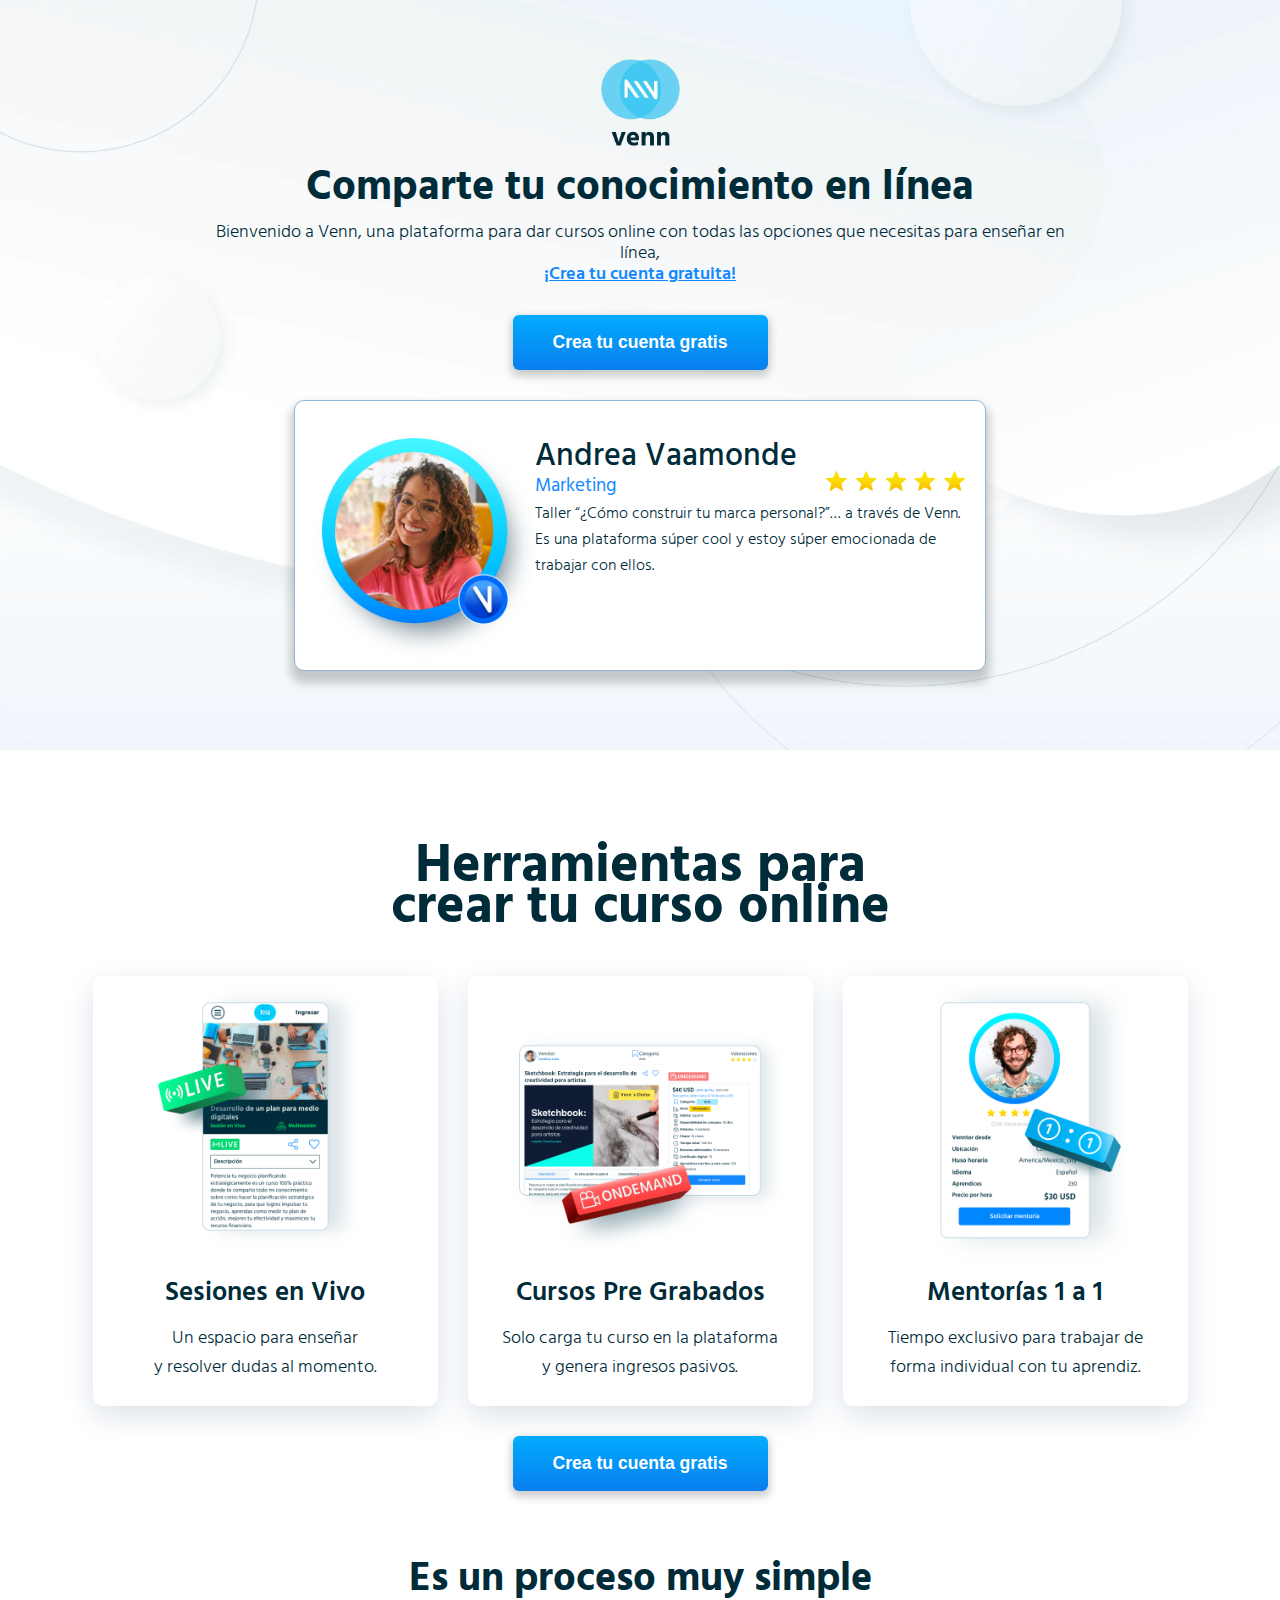
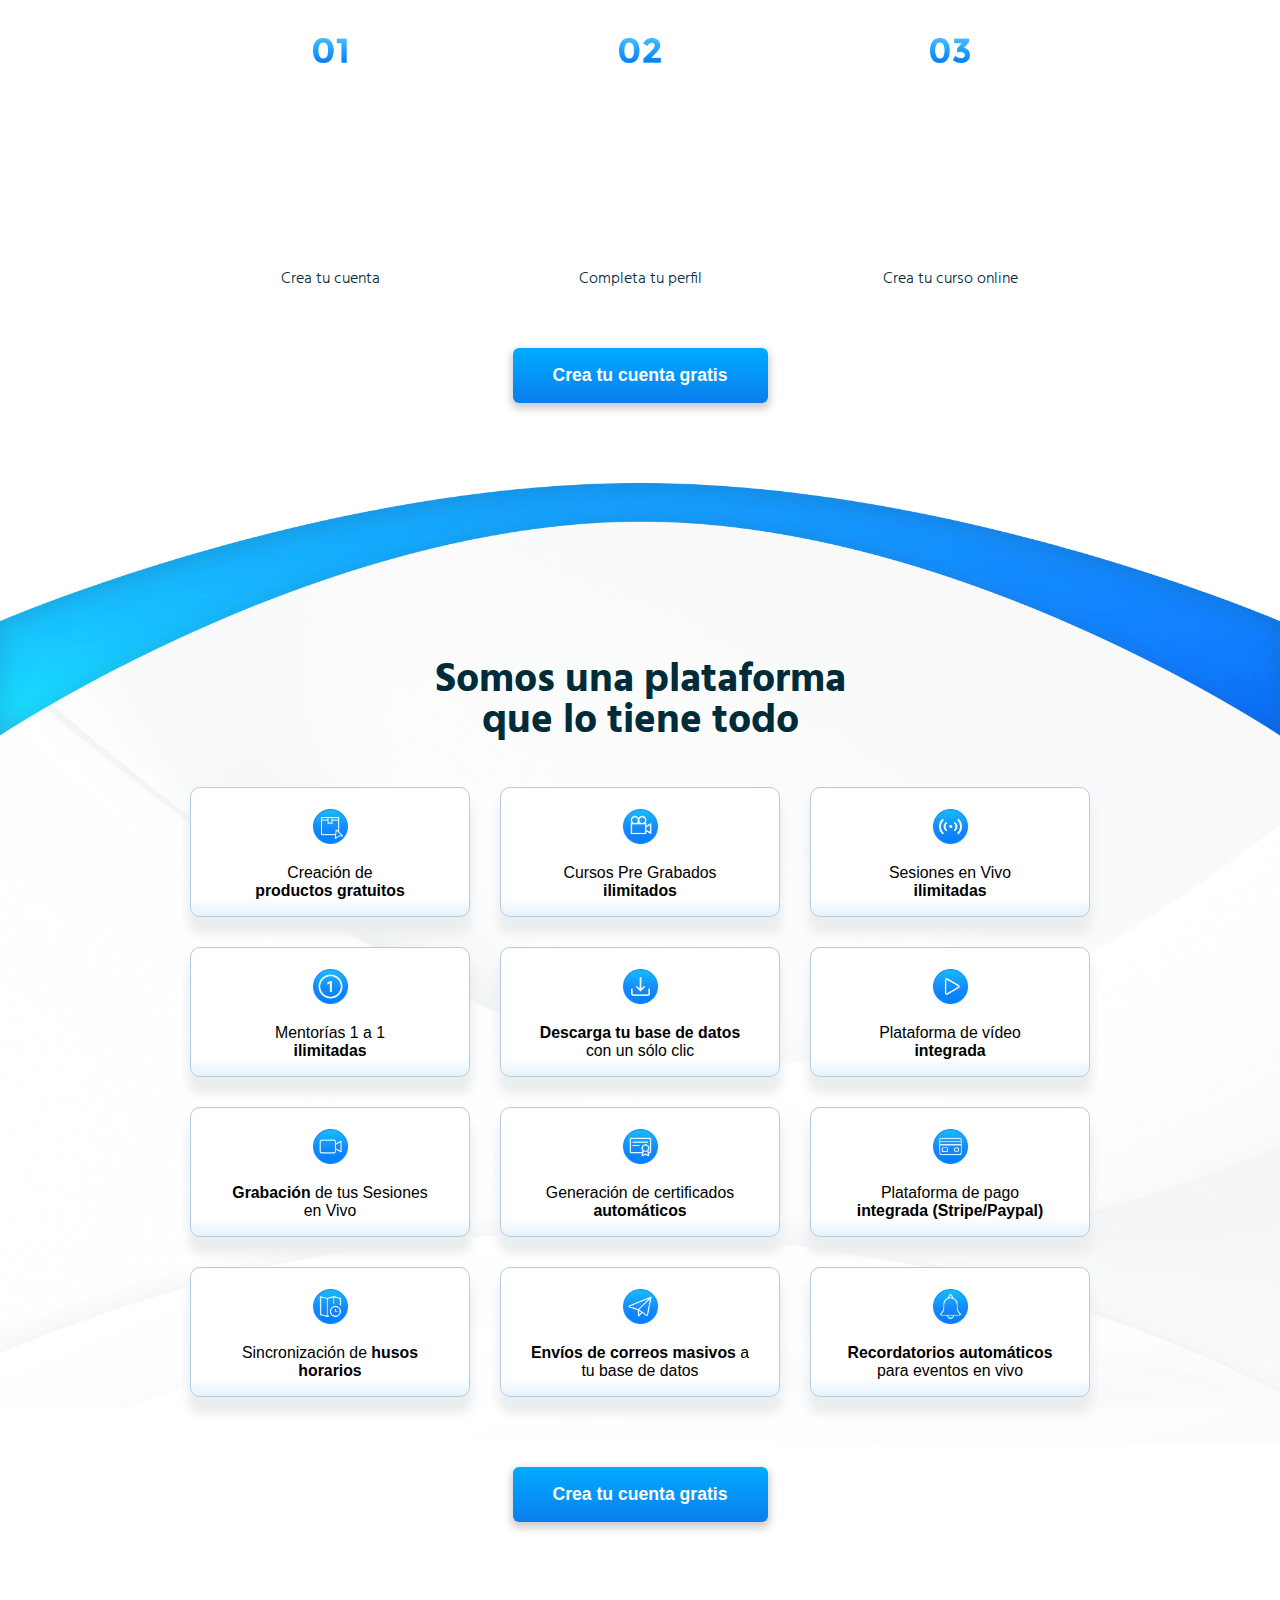
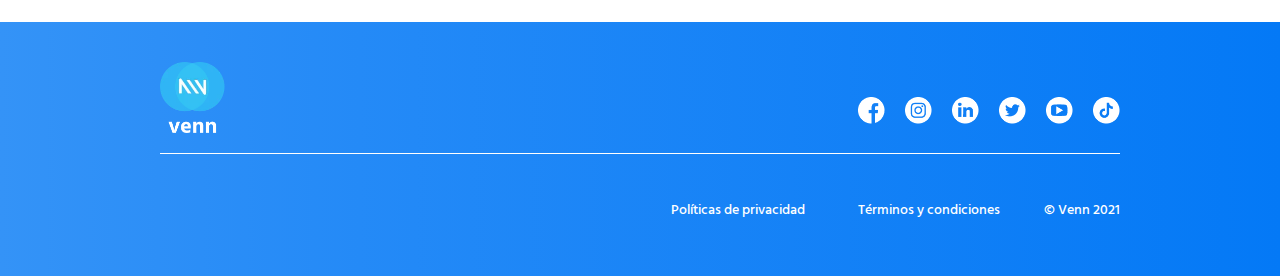
==== commit b774d19d: "LandingPage-adding more changes" ====
--- a/LandingPage/index.html
+++ b/LandingPage/index.html
@@ -16,7 +16,7 @@
     <div class="container">
         <header id="header">
             <div class="header">
-                <img class="venn" src="IMG/Grupo 6579@3x.webp" alt="Logo Venn" />
+                <img class="venn" src="IMG/Grupo 6579@3x.webp"/>
                 <h1>Comparte tu conocimiento en línea</h1>
                 <p class="parrafo_header">
                     Bienvenido a Venn, una plataforma para dar cursos online con todas las
@@ -80,19 +80,19 @@
             <div class="fondo_procesos">
                 <div class="procesos">
                     <div class="info_procesos1" onclick="location.href='https://venntors.com/registro-venn/';">
-                        <img class="img_numero" src="IMG/Grupo 7020@3x.webp" alt="01" />
+                        <img class="img_numero" src="IMG/Grupo 7020@3x.webp"/>
                         <button class="boton_img01" onclick="location.href='https://venntors.com/registro-venn/';">
                         </button>
                         <p class="p_1">Crea tu cuenta</p>
                     </div>
                     <div class="info_procesos2" onclick="location.href='https://venntors.com/registro-venn/';">
-                        <img class="img_numero" src="IMG/Grupo 7022@3x.webp" alt="02" />
+                        <img class="img_numero" src="IMG/Grupo 7022@3x.webp"/>
                         <button class="boton_img02" onclick="location.href='https://venntors.com/registro-venn/'">
                         </button>
                         <p class="p_2">Completa tu perfil</p>
                     </div>
                     <div class="info_procesos3" onclick="location.href='https://venntors.com/registro-venn/';">
-                        <img class="img_numero" src="IMG/Grupo 7021@3x.webp" alt="03" />
+                        <img class="img_numero" src="IMG/Grupo 7021@3x.webp"/>
                         <button class="boton_img03" onclick="location.href='https://venntors.com/registro-venn/';">
                         </button>
                         <p class="p_3">Crea tu curso online</p>
@@ -101,29 +101,29 @@
             </div>
             <div class="fondo_procesos_media">
                 <div class="procesos_media">
-                    <div class="info_procesos1_media" onclick="location.href='https://venntors.com/registro-venn/';">
-                        <button class="boton_img01_media" onclick="location.href='https://venntors.com/registro-venn/';">
-                        </button>
-                        <p class="p_1_media">Crea tu cuenta</p>
-                    </div>
-                    <div class="info_procesos2_media" onclick="location.href='https://venntors.com/registro-venn/';">
-                        <button class="boton_img02_media" onclick="location.href='https://venntors.com/registro-venn/';">
-                        </button>
-                        <p class="p_2_media">Completa tu perfil</p>
-                    </div>
-                    <div class="info_procesos3_media" onclick="location.href='https://venntors.com/registro-venn/';">
-                        <button class="boton_img03_media" onclick="location.href='https://venntors.com/registro-venn/';">
-                        </button>
-                        <p class="p_3_media">Crea tu curso online</p>
-                    </div>
-                </div>
-                <div class="nuevo_boton_linea">
-                    <div class="circulos_procesos_media">
-                        <button class="boton_01_media" onclick="location.href='https://venntors.com/registro-venn/';">
-                        </button>
-                        <button class="boton_02_media" onclick="location.href='https://venntors.com/registro-venn/';">
-                        </button>
-                        <button class="boton_03_media" onclick="location.href='https://venntors.com/registro-venn/';">
+                    <div class="info_procesos1" onclick="location.href='https://venntors.com/registro-venn/';">
+                        <button class="boton_img01" onclick="location.href='https://venntors.com/registro-venn/';">
+                        </button>
+                        <p class="p_1">Crea tu cuenta</p>
+                    </div>
+                    <div class="info_procesos2" onclick="location.href='https://venntors.com/registro-venn/';">
+                        <button class="boton_img02" onclick="location.href='https://venntors.com/registro-venn/';">
+                        </button>
+                        <p class="p_2">Completa tu perfil</p>
+                    </div>
+                    <div class="info_procesos3" onclick="location.href='https://venntors.com/registro-venn/';">
+                        <button class="boton_img03" onclick="location.href='https://venntors.com/registro-venn/';">
+                        </button>
+                        <p class="p_3">Crea tu curso online</p>
+                    </div>
+                </div>
+                <div class="nuevo_boton">
+                    <div class="circulos_procesos">
+                        <button class="boton_01" onclick="location.href='https://venntors.com/registro-venn/';">
+                        </button>
+                        <button class="boton_02" onclick="location.href='https://venntors.com/registro-venn/';">
+                        </button>
+                        <button class="boton_03" onclick="location.href='https://venntors.com/registro-venn/';">
                         </button>
                     </div>
                 </div>
@@ -136,11 +136,10 @@
             </button>
         </section>
         <section id="plataforma">
-            <img class="linea_fondo" src="https://venn-ws-bucket.s3.us-west-2.amazonaws.com/wp-content/uploads/2021/09/16123155/ld-divisor-movil.svg" alt="linea azul"/>
+            
             <div class="plataforma">
-            
-            <h1 class="plataforma_h1">Somos una plataforma que lo tiene todo</h1>
-            <div class="box_container">
+                <h1 class="plataforma_h1">Somos una plataforma que lo tiene todo</h1>
+                <div class="box_container">
                 <button class="box" onclick="location.href='https://venntors.com/registro-venn/';">
                     <img class="box_img" src="IMG/Grupo 7051@2x.webp" alt="imagen creacion de productos" />
                     <p>Creación de <br><b>productos gratuitos</b></p>
@@ -189,11 +188,11 @@
                     <img class="box_img" src="IMG/Grupo 7052@3x.webp" alt="imagen recordatorios automaticos" />
                     <p><b>Recordatorios automáticos</b><br>para eventos en vivo</p>
                 </button>
-            </div>
-            <button class="button_made" onclick="location.href='https://venntors.com/registro-venn/';">
-                Crea tu cuenta gratis
-            </button>
-        </div>
+                </div>
+                <button class="button_made" onclick="location.href='https://venntors.com/registro-venn/';">
+                Crea tu cuenta gratis
+             </button>
+            </div>
         </section>
         <footer id="footer">
             <div class="footer_class">
--- a/LandingPage/style.css
+++ b/LandingPage/style.css
@@ -19,7 +19,7 @@
 #header {
   display: grid;
   justify-items: center;
-  background-image: url('../IMG/Grupo_9213@2x.webp');
+  background-image: url("IMG/Enmascarar grupo 289@3x.webp");
   background-size: 100%;
   padding-bottom: 120px;
   background-repeat: no-repeat;
@@ -75,7 +75,7 @@
     grid-column: auto;
     max-width: none;
     justify-items: center;
-    background-image: url('https://comunidad.venntors.com/wp-content/uploads/2021/12/Sustraccion-11.svg');
+    background-image: url("https://comunidad.venntors.com/wp-content/uploads/2021/12/Sustraccion-11.svg");
     background-size: 100%;
     padding-bottom: 120px;
     background-repeat: no-repeat;
@@ -407,7 +407,7 @@
   font-size: 2.5em;
 }
 .fondo_procesos {
-  background-image: url(../IMG/Rectángulo_8199@2x.webp);
+  background-image: url("IMG/Rectángulo_8199@2x.webp");
   display: block;
   margin-right: auto;
   margin-left: auto;
@@ -487,7 +487,7 @@
   cursor: pointer;
   width: 200px;
   height: 200px;
-  background-image: url("../img/Grupo_9210@2x.webp");
+  background-image: url("IMG/Grupo_9210@3x.webp");
   background-size: 100%;
   border: none;
   background-color: transparent;
@@ -499,7 +499,7 @@
   cursor: pointer;
   width: 200px;
   height: 200px;
-  background-image: url("../img/Grupo_7025@2x.webp");
+  background-image: url("IMG/Grupo_7025@3x.webp");
   background-size: 100%;
   border: none;
   background-color: transparent;
@@ -511,7 +511,7 @@
   cursor: pointer;
   width: 200px;
   height: 200px;
-  background-image: url("../img/Grupo_7024@2x.webp");
+  background-image: url("IMG/Grupo_7024@3x.webp");
   background-size: 100%;
   border: none;
   background-color: transparent;
@@ -560,11 +560,11 @@
   .fondo_procesos {
     display: none;
   }
-  .fondo_procesos_media {
+  .fondo_procesos {
     margin-top: 50px;
     display: unset;
   }
-  .info_procesos1_media {
+  .info_procesos1 {
     display: grid;
     grid-template-rows: auto auto;
     border: 1px solid;
@@ -579,7 +579,7 @@
     margin-bottom: 20px;
     width: 200px;
   }
-  .info_procesos2_media {
+  .info_procesos2 {
     display: grid;
     grid-template-rows: auto auto;
     border: 1px solid;
@@ -594,7 +594,7 @@
     margin-bottom: 20px;
     width: 200px;
   }
-  .info_procesos3_media {
+  .info_procesos3 {
     display: grid;
     grid-template-rows: auto auto;
     border: 1px solid;
@@ -609,29 +609,22 @@
     margin-bottom: 20px;
     width: 200px;
   }
-  .boton_img01_media {
+  .boton_img01 {
     margin-top: 30px;
     cursor: pointer;
     width: 100px;
     height: 100px;
-    background-image: url("../img/img01.png");
+    background-image: url("IMG/img01.png");
     background-size: 100%;
     border: none;
     background-color: transparent;
   }
-  .p_1_media {
+  .p_1 .p_2 .p_3{
     margin-top: 10px;
     font-size: 1.2em;
   }
-  .p_2_media {
-    margin-top: 10px;
-    font-size: 1.2em;
-  }
-  .p_3_media {
-    margin-top: 10px;
-    font-size: 1.2em;
-  }
-  .info_procesos2_media {
+
+  .info_procesos2 {
     display: grid;
     border: 1px solid;
     border-color: #b4cce2;
@@ -644,17 +637,17 @@
     justify-items: center;
     margin-bottom: 20px;
   }
-  .boton_img02_media {
+  .boton_img02 {
     margin-top: 30px;
     cursor: pointer;
     width: 100px;
     height: 100px;
-    background-image: url("../img/img02.png");
+    background-image: url("IMG/img02.png");
     background-size: 100%;
     border: none;
     background-color: transparent;
   }
-  .info_procesos3_media {
+  .info_procesos3 {
     display: grid;
     border: 1px solid;
     border-color: #b4cce2;
@@ -667,17 +660,17 @@
     justify-items: center;
     margin-bottom: 20px;
   }
-  .boton_img03_media {
+  .boton_img03 {
     margin-top: 30px;
     cursor: pointer;
     width: 100px;
     height: 100px;
-    background-image: url("../img/img03.png");
+    background-image: url("IMG/img03.png");
     background-size: 100%;
     border: none;
     background-color: transparent;
   }
-  .nuevo_boton_linea {
+  .nuevo_boton {
     background-image: url("https://venn-ws-bucket.s3.us-west-2.amazonaws.com/wp-content/uploads/2021/09/16123155/ld-divisor-movil.svg");
     display: block;
     margin-right: auto;
@@ -689,13 +682,13 @@
     background-position-y: 50%;
     background-size: 75%;
   }
-  .circulos_procesos_media {
+  .circulos_procesos {
     margin-top: 30px;
     display: grid;
     grid-template-columns: auto auto auto;
     justify-content: space-between;
   }
-  .boton_01_media {
+  .boton_01 {
     cursor: pointer;
     width: 35px;
     height: 35px;
@@ -704,10 +697,10 @@
     border: none;
     background-color: transparent;
   }
-  .boton_01_media:hover {
+  .boton_01:hover {
     background-image: url("IMG/c_01_blue.png");
   }
-  .boton_02_media {
+  .boton_02 {
     cursor: pointer;
     width: 35px;
     height: 35px;
@@ -716,10 +709,10 @@
     border: none;
     background-color: transparent;
   }
-  .boton_02_media:hover {
+  .boton_02:hover {
     background-image: url("IMG/c_02_blue.png");
   }
-  .boton_03_media {
+  .boton_03 {
     cursor: pointer;
     width: 35px;
     height: 35px;
@@ -728,7 +721,7 @@
     border: none;
     background-color: transparent;
   }
-  .boton_03_media:hover {
+  .boton_03:hover {
     background-image: url("IMG/c_03_blue.png");
   }
   .button_process_medium {
@@ -754,14 +747,12 @@
 }
 
 #plataforma {
-  background-image: url('IMG/Enmascarar_grupo_259@2x.webp');
+  background-image: url("IMG/Enmascarar grupo 259@3x.webp");
   background-size: 100%;
   background-repeat: no-repeat;
   margin-top: 50px;
 }
-.linea_fondo {
-  display: none;
-}
+
 .plataforma {
   display: grid;
   grid-template-rows: auto auto auto auto;
@@ -840,11 +831,6 @@
 @media screen and (min-width:240px) and (max-width:767px) {
   #plataforma {
     background-image: none;
-  }
-  .linea_fondo {
-    display: unset;
-    width: 100%;
-    height: 10px;
   }
 }
 .box_container {
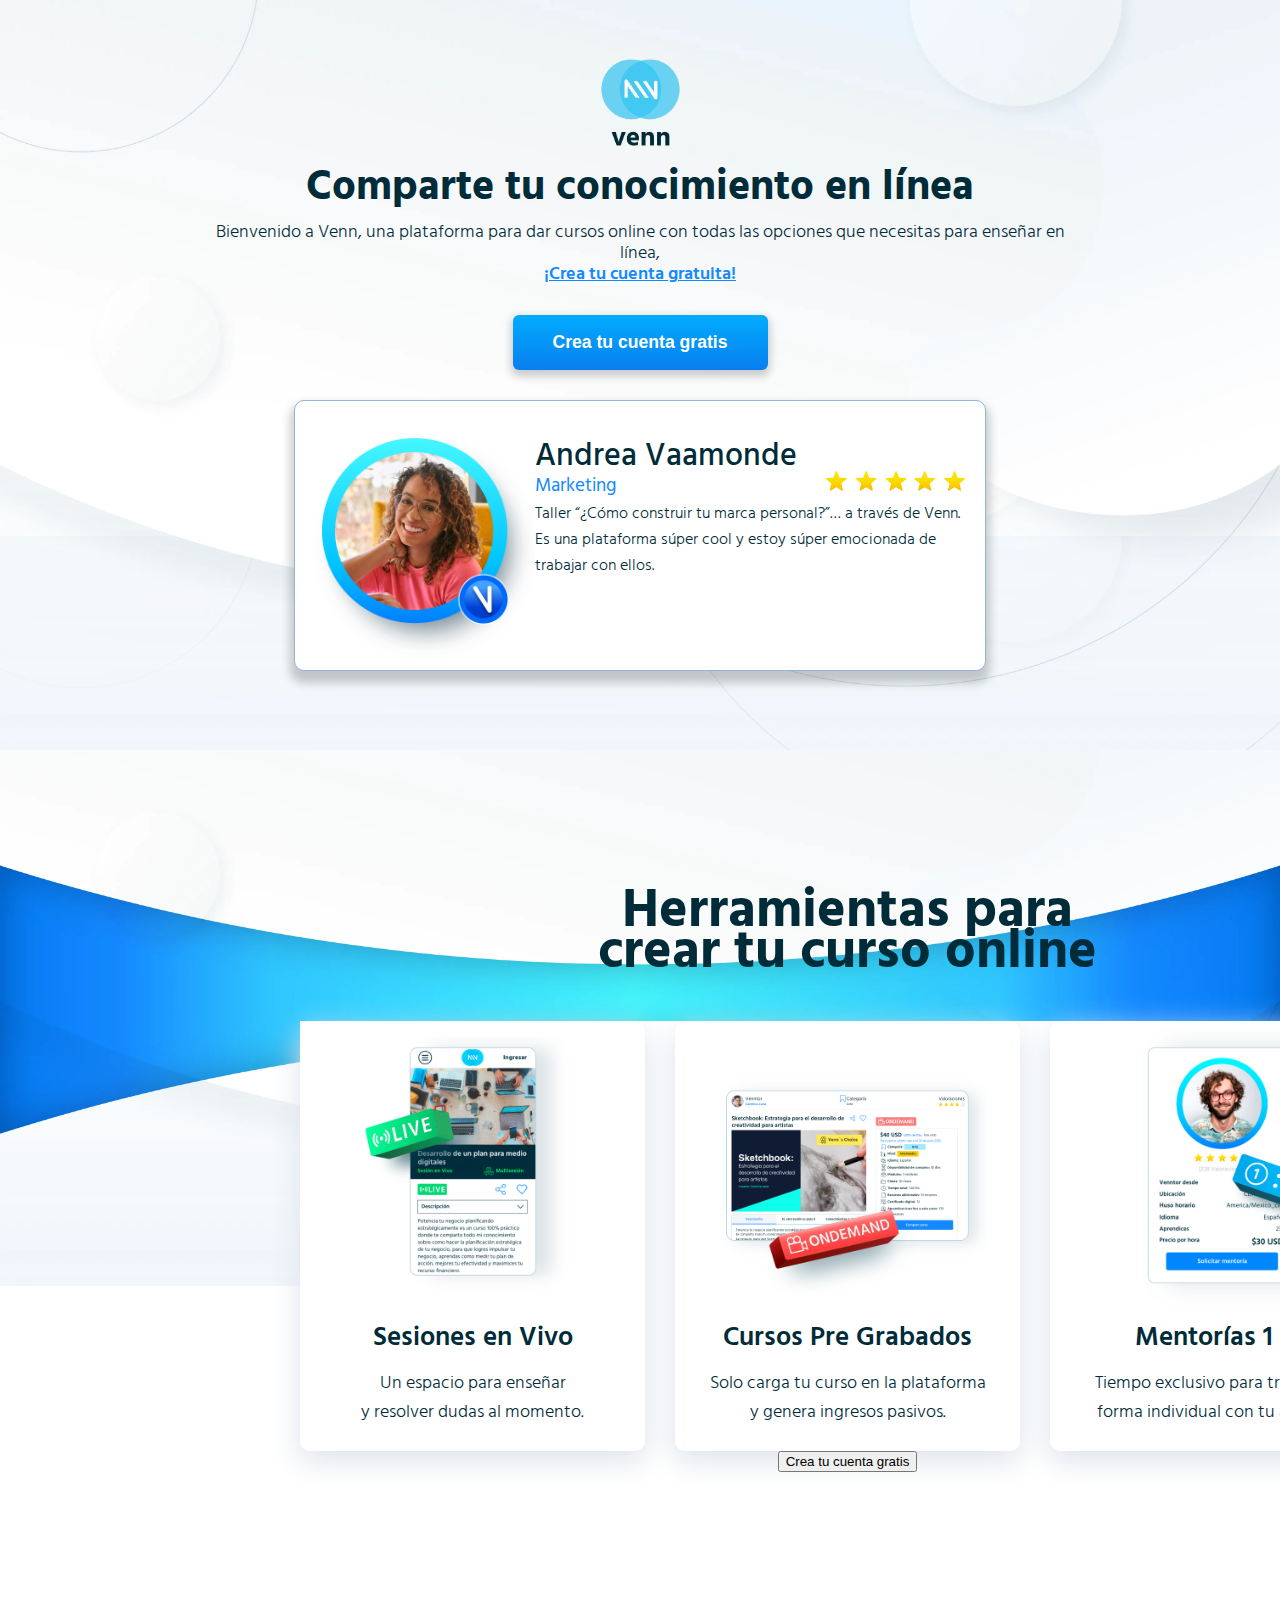
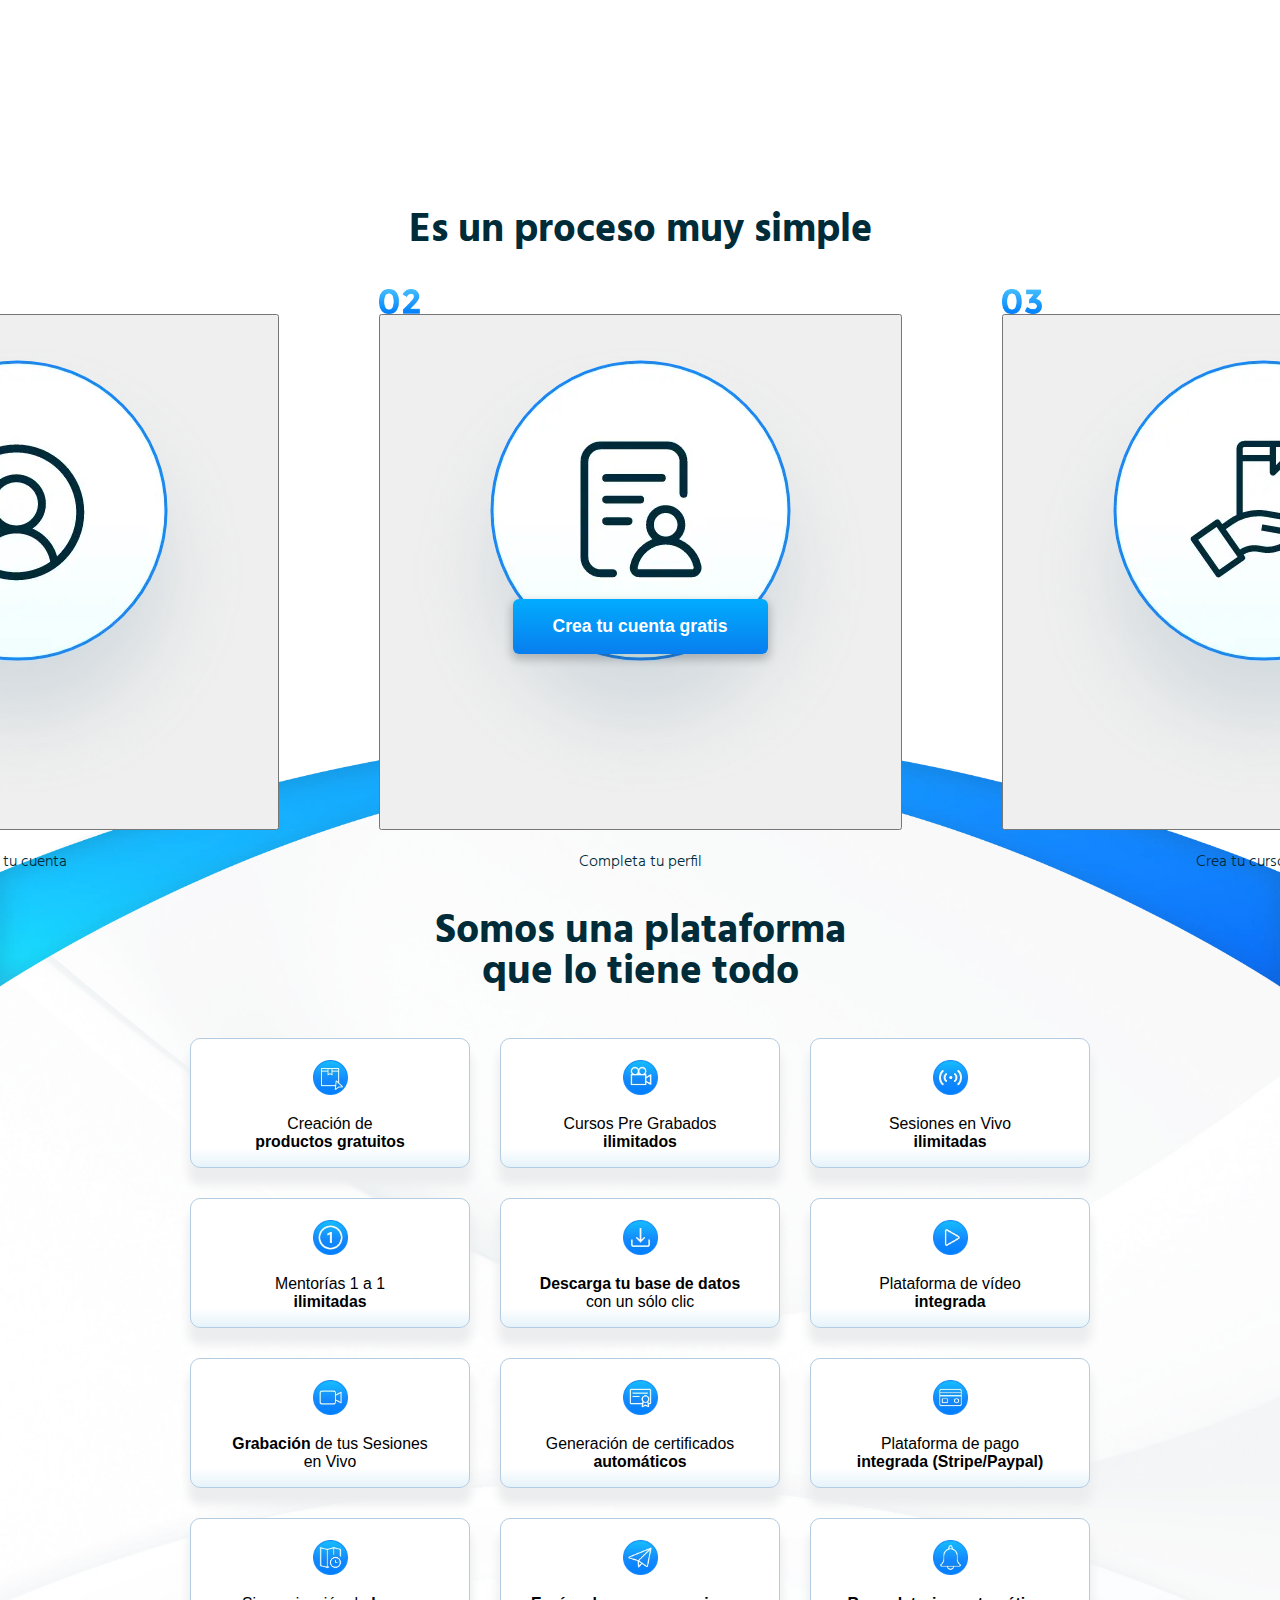
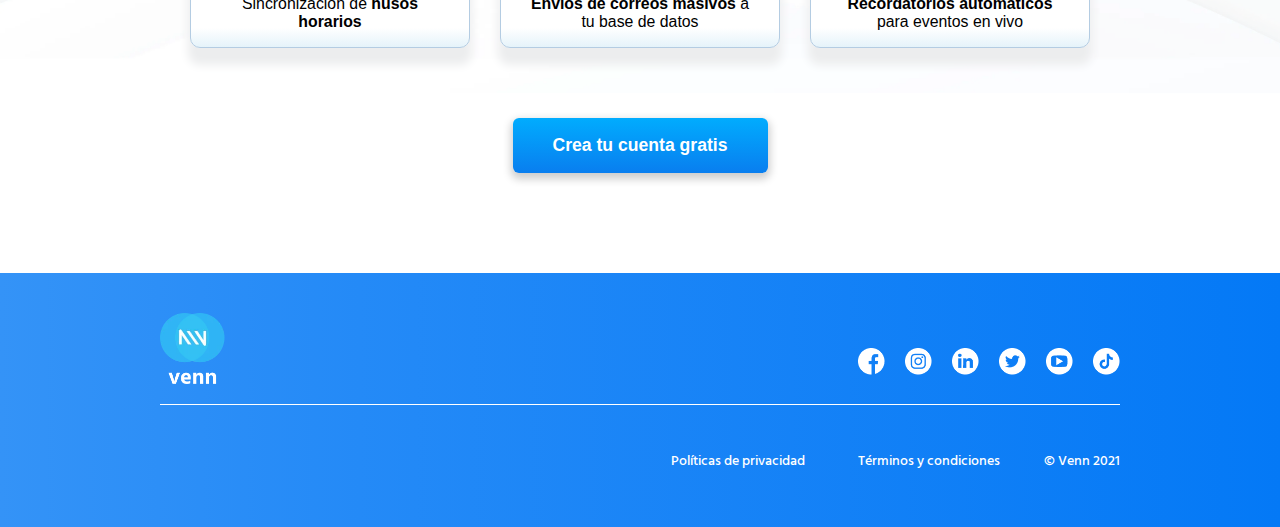
==== commit 9a1c2ff0: "adding changes" ====
--- a/LandingPage/index.html
+++ b/LandingPage/index.html
@@ -24,7 +24,7 @@
                     <a class="link_parrafo_header" href="#">¡Crea tu cuenta gratuita!</a>
                 </p>
             </div>
-            <button class="button_made" onclick="location.href='https://venntors.com/registro-venn/';">
+            <button class="boton_made" onclick="location.href='https://venntors.com/registro-venn/';">
                 Crea tu cuenta gratis
             </button>
             <div class="tarjeta">
@@ -48,7 +48,7 @@
             <div class="div_h1">
                 <h1>Herramientas para crear tu curso online</h1>
             </div>
-            <div class="herramientas">
+            <div class="box_herramientas">
                 <div class="tarjeta_herramientas1">
                     <img src="IMG/pantallas/Sesiones_Vivox2.png" alt="Sesiones en Vivo" />
                     <h4>Sesiones en Vivo</h4>
@@ -81,19 +81,22 @@
                 <div class="procesos">
                     <div class="info_procesos1" onclick="location.href='https://venntors.com/registro-venn/';">
                         <img class="img_numero" src="IMG/Grupo 7020@3x.webp"/>
-                        <button class="boton_img01" onclick="location.href='https://venntors.com/registro-venn/';">
+                        <button id="boton_img01" onclick="location.href='https://venntors.com/registro-venn/';">
+                            <img class="prueba1" src="IMG/Grupo 9210@3x.webp">
                         </button>
                         <p class="p_1">Crea tu cuenta</p>
                     </div>
                     <div class="info_procesos2" onclick="location.href='https://venntors.com/registro-venn/';">
                         <img class="img_numero" src="IMG/Grupo 7022@3x.webp"/>
-                        <button class="boton_img02" onclick="location.href='https://venntors.com/registro-venn/'">
+                        <button id="boton_img02" onclick="location.href='https://venntors.com/registro-venn/'">
+                            <img class="prueba2" src="IMG/Grupo 7025@3x.webp">
                         </button>
                         <p class="p_2">Completa tu perfil</p>
                     </div>
                     <div class="info_procesos3" onclick="location.href='https://venntors.com/registro-venn/';">
                         <img class="img_numero" src="IMG/Grupo 7021@3x.webp"/>
-                        <button class="boton_img03" onclick="location.href='https://venntors.com/registro-venn/';">
+                        <button id="boton_img03" onclick="location.href='https://venntors.com/registro-venn/';">
+                            <img class="prueba3" src="IMG/Grupo 7024@3x.webp">
                         </button>
                         <p class="p_3">Crea tu curso online</p>
                     </div>
@@ -101,20 +104,20 @@
             </div>
             <div class="fondo_procesos_media">
                 <div class="procesos_media">
-                    <div class="info_procesos1" onclick="location.href='https://venntors.com/registro-venn/';">
-                        <button class="boton_img01" onclick="location.href='https://venntors.com/registro-venn/';">
-                        </button>
-                        <p class="p_1">Crea tu cuenta</p>
-                    </div>
-                    <div class="info_procesos2" onclick="location.href='https://venntors.com/registro-venn/';">
-                        <button class="boton_img02" onclick="location.href='https://venntors.com/registro-venn/';">
-                        </button>
-                        <p class="p_2">Completa tu perfil</p>
-                    </div>
-                    <div class="info_procesos3" onclick="location.href='https://venntors.com/registro-venn/';">
-                        <button class="boton_img03" onclick="location.href='https://venntors.com/registro-venn/';">
-                        </button>
-                        <p class="p_3">Crea tu curso online</p>
+                    <div class="info_procesos1_medium" onclick="location.href='https://venntors.com/registro-venn/';">
+                        <button class="boton_img01_medium" onclick="location.href='https://venntors.com/registro-venn/';">
+                        </button>
+                        <p class="p_1_medium">Crea tu cuenta</p>
+                    </div>
+                    <div class="info_procesos2_medium" onclick="location.href='https://venntors.com/registro-venn/';">
+                        <button class="boton_img02_medium" onclick="location.href='https://venntors.com/registro-venn/';">
+                        </button>
+                        <p class="p_2_medium">Completa tu perfil</p>
+                    </div>
+                    <div class="info_procesos3_medium" onclick="location.href='https://venntors.com/registro-venn/';">
+                        <button class="boton_img03_medium" onclick="location.href='https://venntors.com/registro-venn/';">
+                        </button>
+                        <p class="p_3_medium">Crea tu curso online</p>
                     </div>
                 </div>
                 <div class="nuevo_boton">
@@ -128,10 +131,10 @@
                     </div>
                 </div>
             </div>
-            <button class="button_process" onclick="location.href='https://venntors.com/registro-venn/';">
-                Crea tu cuenta gratis
-            </button>
-            <button class="button_process_medium" onclick="location.href='https://venntors.com/registro-venn/';">
+            <button class="boton_process" onclick="location.href='https://venntors.com/registro-venn/';">
+                Crea tu cuenta gratis
+            </button>
+            <button class="boton_process_medium" onclick="location.href='https://venntors.com/registro-venn/';">
                 Crea tu cuenta gratis
             </button>
         </section>
@@ -189,7 +192,7 @@
                     <p><b>Recordatorios automáticos</b><br>para eventos en vivo</p>
                 </button>
                 </div>
-                <button class="button_made" onclick="location.href='https://venntors.com/registro-venn/';">
+                <button class="boton_made" onclick="location.href='https://venntors.com/registro-venn/';">
                 Crea tu cuenta gratis
              </button>
             </div>
--- a/LandingPage/style.css
+++ b/LandingPage/style.css
@@ -1,14 +1,3 @@
-body {
-  margin: 0;
-  padding: 0;
-  background-color: white;
-  text-align: center;
-  font-family: "Hind", sans-serif;
-  font-weight: 300;
-  -webkit-font-smoothing: antialiased;
-  -moz-osx-font-smoothing: grayscale;
-  color: #002b39;
-}
 .container {
   display: grid;
   margin: 0;
@@ -75,7 +64,6 @@
     grid-column: auto;
     max-width: none;
     justify-items: center;
-    background-image: url("https://comunidad.venntors.com/wp-content/uploads/2021/12/Sustraccion-11.svg");
     background-size: 100%;
     padding-bottom: 120px;
     background-repeat: no-repeat;
@@ -94,7 +82,7 @@
     max-width: none;
   }
 }
-.button_made {
+.boton_made {
   margin-top: 30px;
   margin-bottom: 30px;
   width: 255px;
@@ -108,7 +96,7 @@
   border-radius: 6px;
   box-shadow: 0px 4px 8px 2px rgba(0, 0, 0, 0.2);
 }
-.button_made:hover {
+.boton_made:hover {
   cursor: pointer;
   background: white;
   background: linear-gradient(180deg, white 0%, white 100%);
@@ -248,9 +236,14 @@
 }
 #herramientas {
   display: grid;
-  grid-template-rows: auto auto auto;
   justify-items: center;
-}
+  background-image: url("IMG/Grupo 9213@3x.webp");
+  background-size: 100%;
+  padding: 300px;
+  background-repeat: no-repeat;
+  margin-top: -255px;
+}
+
 .div_h1 {
   display: grid;
   width: 500px;
@@ -271,7 +264,7 @@
     font-size: 1.5em;
   }  
 }
-.herramientas {
+.box_herramientas {
   display: grid;
   grid-template-columns: 345px 345px 345px;
   gap: 30px;
@@ -368,7 +361,7 @@
   -webkit-font-smoothing: antialiased;
 }
 @media screen and (min-width:240px) and (max-width:1164px) {
-  .herramientas {
+  .box_herramientas {
     display: grid;
     grid-template-rows: auto auto auto;
     gap: 30px;
@@ -426,9 +419,7 @@
   grid-template-columns: auto auto auto;
   gap: 100px;
 }
-.procesos:hover {
-  cursor: pointer;
-}
+
 .img_numero {
   display: grid;
   height: 25px;
@@ -438,7 +429,7 @@
   width: 200px;
   grid-row: 2;
 }
-.p_1 {
+.p_1 .p_2 .p_3{
   display: grid;
   grid-row: 3;
   align-content: center;
@@ -446,83 +437,34 @@
   align-items: center;
   justify-items: center;
 }
-.p_2 {
-  display: grid;
-  grid-row: 3;
-  align-content: center;
-  justify-content: center;
-  align-items: center;
-  justify-items: center;
-}
-.p_3 {
-  display: grid;
-  grid-row: 3;
-  align-content: center;
-  justify-content: center;
-  align-items: center;
-  justify-items: center;
-}
-.info_procesos1 {
+
+.info_procesos1 .info_procesos2 .info_procesos3{
   display: grid;
   justify-items: center;
   width: 210px;
   height: 255px;
   grid-template-rows: 25px 200px 30px;
 }
-.info_procesos2 {
-  display: grid;
-  justify-items: center;
-  width: 210px;
-  height: 255px;
-  grid-template-rows: 25px 200px 30px;
-}
-.info_procesos3 {
-  display: grid;
-  justify-items: center;
-  width: 210px;
-  height: 255px;
-  grid-template-rows: 25px 200px 30px;
-}
-.boton_img01 {
+
+#boton_img01 #boton_img02 #boton_img03{
   cursor: pointer;
-  width: 200px;
-  height: 200px;
-  background-image: url("IMG/Grupo_9210@3x.webp");
-  background-size: 100%;
+  background-color: transparent;
+  width: 100px;
+  height: 100px;
   border: none;
+}
+
+.prueba1 .prueba2 .prueba3{
+  border: none;
+  margin-top: 30px;
   background-color: transparent;
-}
-.boton_img01:hover {
-  background-image: url("https://comunidad.venntors.com/wp-content/uploads//2021/12/nuevo7023.svg");
-}
-.boton_img02 {
-  cursor: pointer;
-  width: 200px;
-  height: 200px;
-  background-image: url("IMG/Grupo_7025@3x.webp");
-  background-size: 100%;
-  border: none;
-  background-color: transparent;
-}
-.boton_img02:hover {
-  background-image: url("https://comunidad.venntors.com/wp-content/uploads//2021/12/nuevo7025.svg");
-}
-.boton_img03 {
-  cursor: pointer;
-  width: 200px;
-  height: 200px;
-  background-image: url("IMG/Grupo_7024@3x.webp");
-  background-size: 100%;
-  border: none;
-  background-color: transparent;
-}
-.boton_img03:hover {
-  background-image: url("https://comunidad.venntors.com/wp-content/uploads//2021/12/Grupo-7024-1.svg");
-}
-.button_process_medium {
+  width: 50px;
+}
+
+.boton_process_medium {
   display: none;
 }
-.button_process {
+.boton_process {
   margin-top: 30px;
   margin-bottom: 30px;
   width: 255px;
@@ -536,7 +478,7 @@
   border-radius: 6px;
   box-shadow: 0px 4px 8px 2px rgba(0, 0, 0, 0.2);
 }
-.button_process:hover {
+.botonn_process:hover {
   cursor: pointer;
   background: white;
   background: linear-gradient(180deg, white 0%, white 100%);
@@ -564,7 +506,7 @@
     margin-top: 50px;
     display: unset;
   }
-  .info_procesos1 {
+  .info_procesos1_medium .info_procesos2_medium .info_procesos3_medium{
     display: grid;
     grid-template-rows: auto auto;
     border: 1px solid;
@@ -579,97 +521,21 @@
     margin-bottom: 20px;
     width: 200px;
   }
-  .info_procesos2 {
-    display: grid;
-    grid-template-rows: auto auto;
-    border: 1px solid;
-    border-color: #b4cce2;
-    border-radius: 10px;
-    box-shadow: 0px 15px 10px 2px #ecedee;
-    font-family: Arial, Helvetica, sans-serif;
-    align-content: center;
-    justify-content: center;
-    align-items: center;
-    justify-items: center;
-    margin-bottom: 20px;
-    width: 200px;
-  }
-  .info_procesos3 {
-    display: grid;
-    grid-template-rows: auto auto;
-    border: 1px solid;
-    border-color: #b4cce2;
-    border-radius: 10px;
-    box-shadow: 0px 15px 10px 2px #ecedee;
-    font-family: Arial, Helvetica, sans-serif;
-    align-content: center;
-    justify-content: center;
-    align-items: center;
-    justify-items: center;
-    margin-bottom: 20px;
-    width: 200px;
-  }
-  .boton_img01 {
+  
+  .p_1_medium .p_2_medium .p_3_medium{
+    margin-top: 10px;
+    font-size: 1.2em;
+  }
+
+  #boton_img01_medium #boton_img02_medium #boton_img03_medium{
     margin-top: 30px;
     cursor: pointer;
     width: 100px;
     height: 100px;
-    background-image: url("IMG/img01.png");
-    background-size: 100%;
     border: none;
     background-color: transparent;
   }
-  .p_1 .p_2 .p_3{
-    margin-top: 10px;
-    font-size: 1.2em;
-  }
-
-  .info_procesos2 {
-    display: grid;
-    border: 1px solid;
-    border-color: #b4cce2;
-    border-radius: 10px;
-    box-shadow: 0px 15px 10px 2px #ecedee;
-    font-family: Arial, Helvetica, sans-serif;
-    align-content: center;
-    justify-content: center;
-    align-items: center;
-    justify-items: center;
-    margin-bottom: 20px;
-  }
-  .boton_img02 {
-    margin-top: 30px;
-    cursor: pointer;
-    width: 100px;
-    height: 100px;
-    background-image: url("IMG/img02.png");
-    background-size: 100%;
-    border: none;
-    background-color: transparent;
-  }
-  .info_procesos3 {
-    display: grid;
-    border: 1px solid;
-    border-color: #b4cce2;
-    border-radius: 10px;
-    box-shadow: 0px 15px 10px 2px #ecedee;
-    font-family: Arial, Helvetica, sans-serif;
-    align-content: center;
-    justify-content: center;
-    align-items: center;
-    justify-items: center;
-    margin-bottom: 20px;
-  }
-  .boton_img03 {
-    margin-top: 30px;
-    cursor: pointer;
-    width: 100px;
-    height: 100px;
-    background-image: url("IMG/img03.png");
-    background-size: 100%;
-    border: none;
-    background-color: transparent;
-  }
+  
   .nuevo_boton {
     background-image: url("https://venn-ws-bucket.s3.us-west-2.amazonaws.com/wp-content/uploads/2021/09/16123155/ld-divisor-movil.svg");
     display: block;
@@ -724,7 +590,7 @@
   .boton_03:hover {
     background-image: url("IMG/c_03_blue.png");
   }
-  .button_process_medium {
+  .boton_process_medium {
     display: grid;
     grid-row: 6;
     margin-top: 30px;
@@ -741,7 +607,7 @@
     box-shadow: 0px 4px 8px 2px rgba(0, 0, 0, 0.2);
     align-content: center;
   }
-  .button_process {
+  .boton_process {
     display: none;
   }
 }
@@ -914,7 +780,7 @@
 .box:hover {
   cursor: pointer;
 }
-.plataforma .button_made {
+.plataforma .boton_made {
   display: grid;
   grid-row: 4;
   align-content: center;
@@ -1183,4 +1049,15 @@
     size: auto;
     gap: 10px;
 }
+}
+body {
+  margin: 0;
+  padding: 0;
+  background-color: white;
+  text-align: center;
+  font-family: "Hind", sans-serif;
+  font-weight: 300;
+  -webkit-font-smoothing: antialiased;
+  -moz-osx-font-smoothing: grayscale;
+  color: #002b39;
 }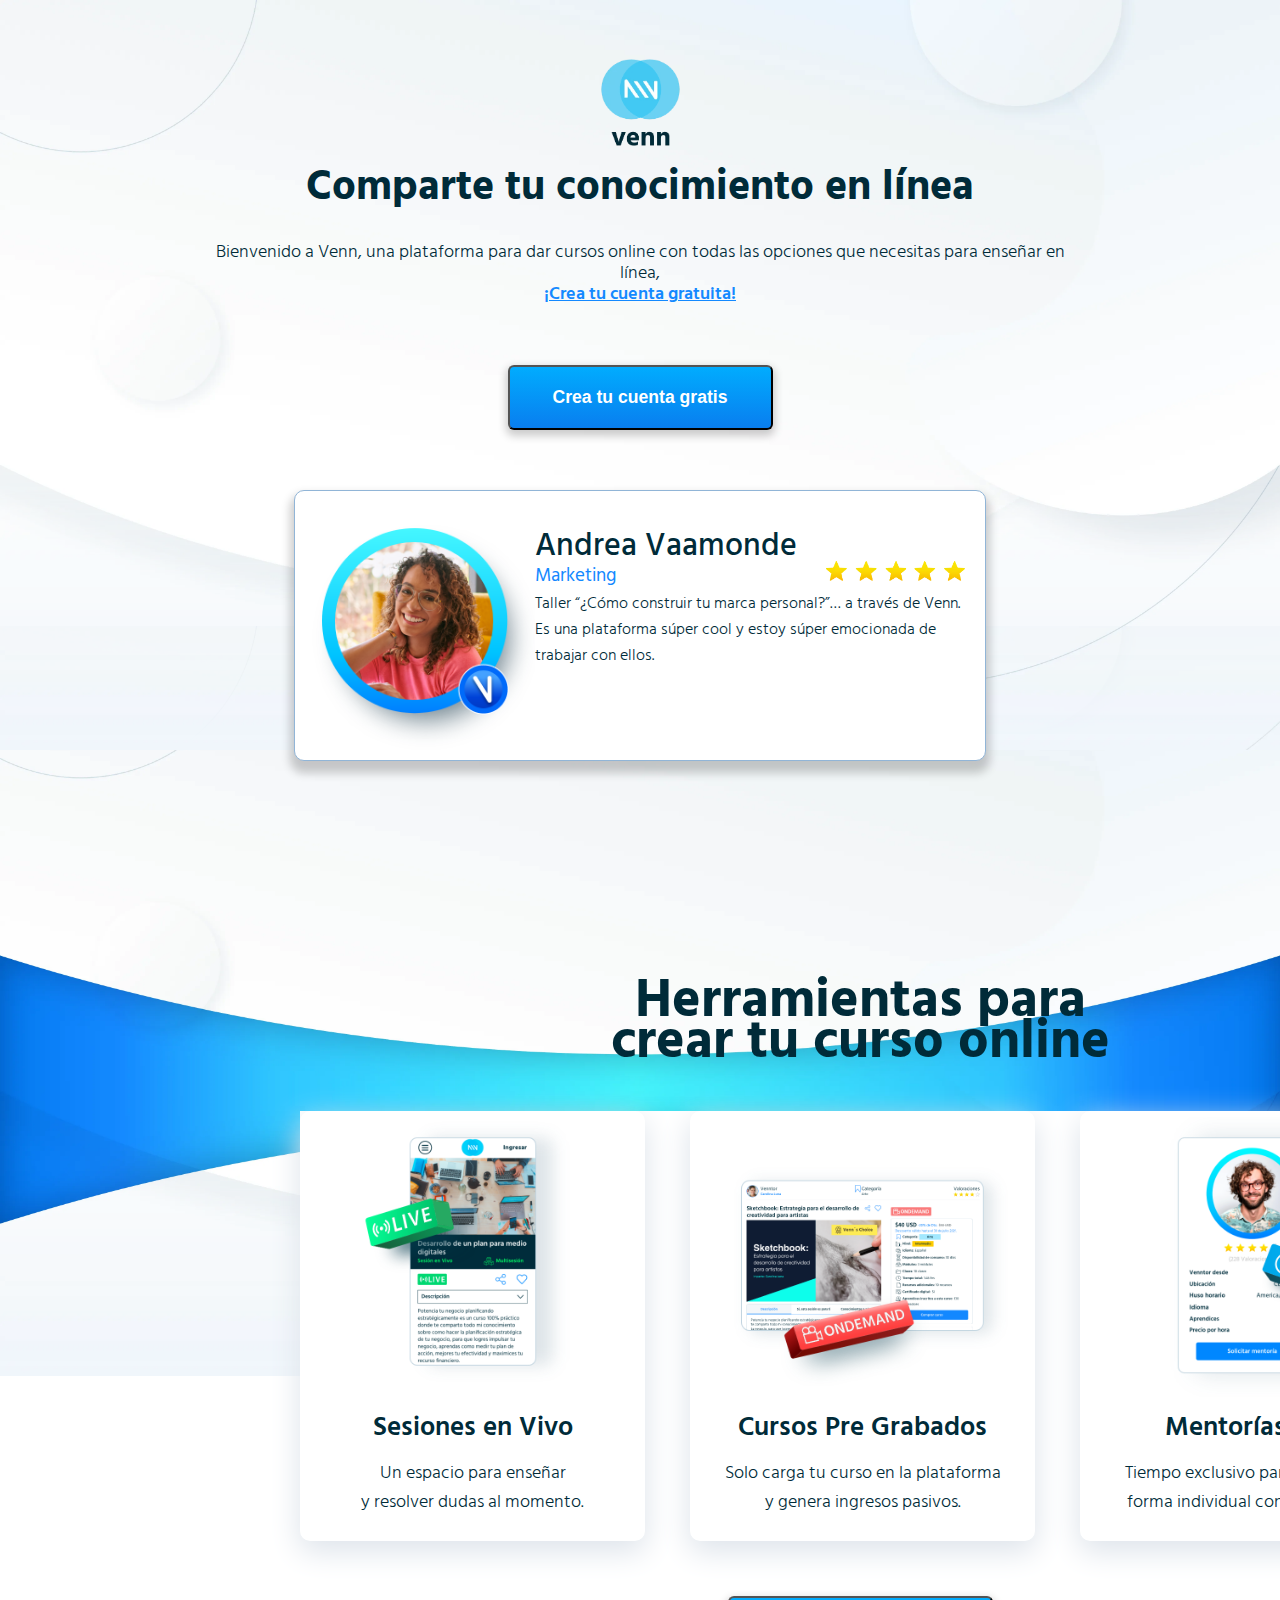
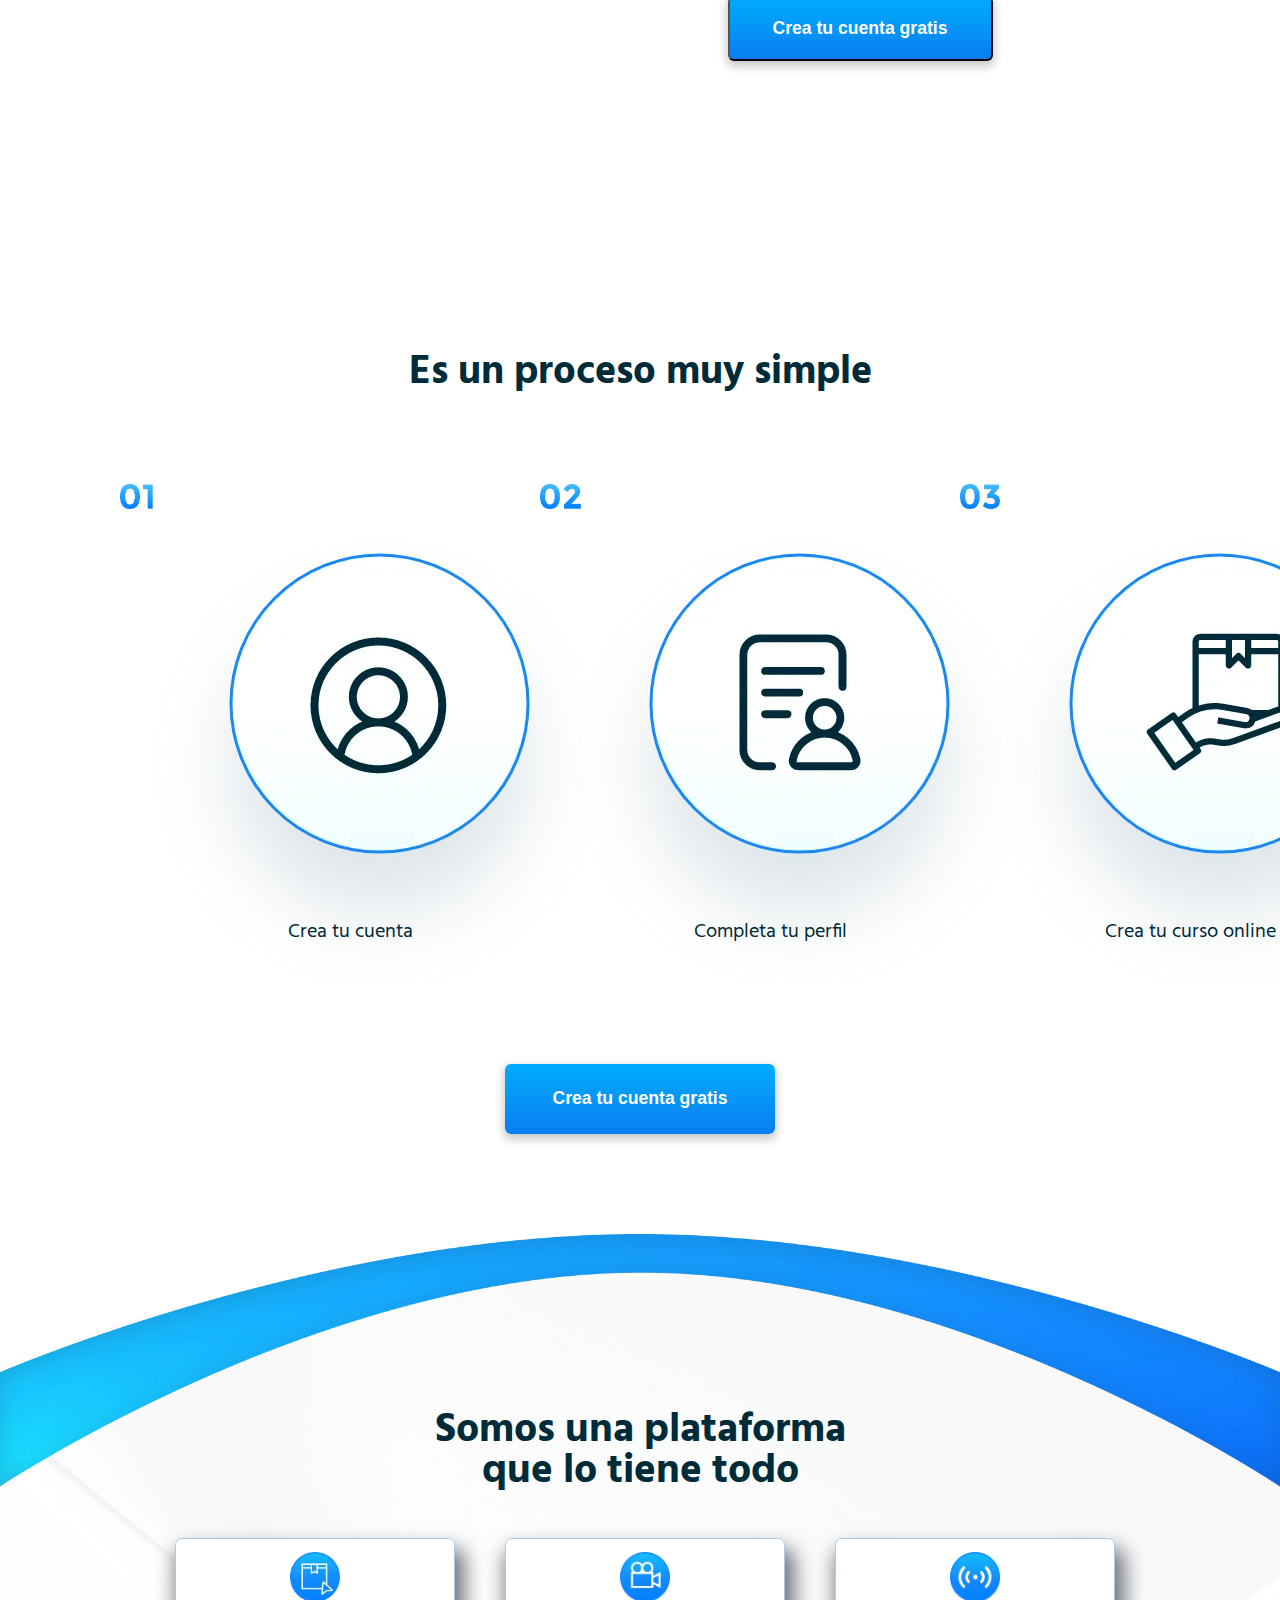
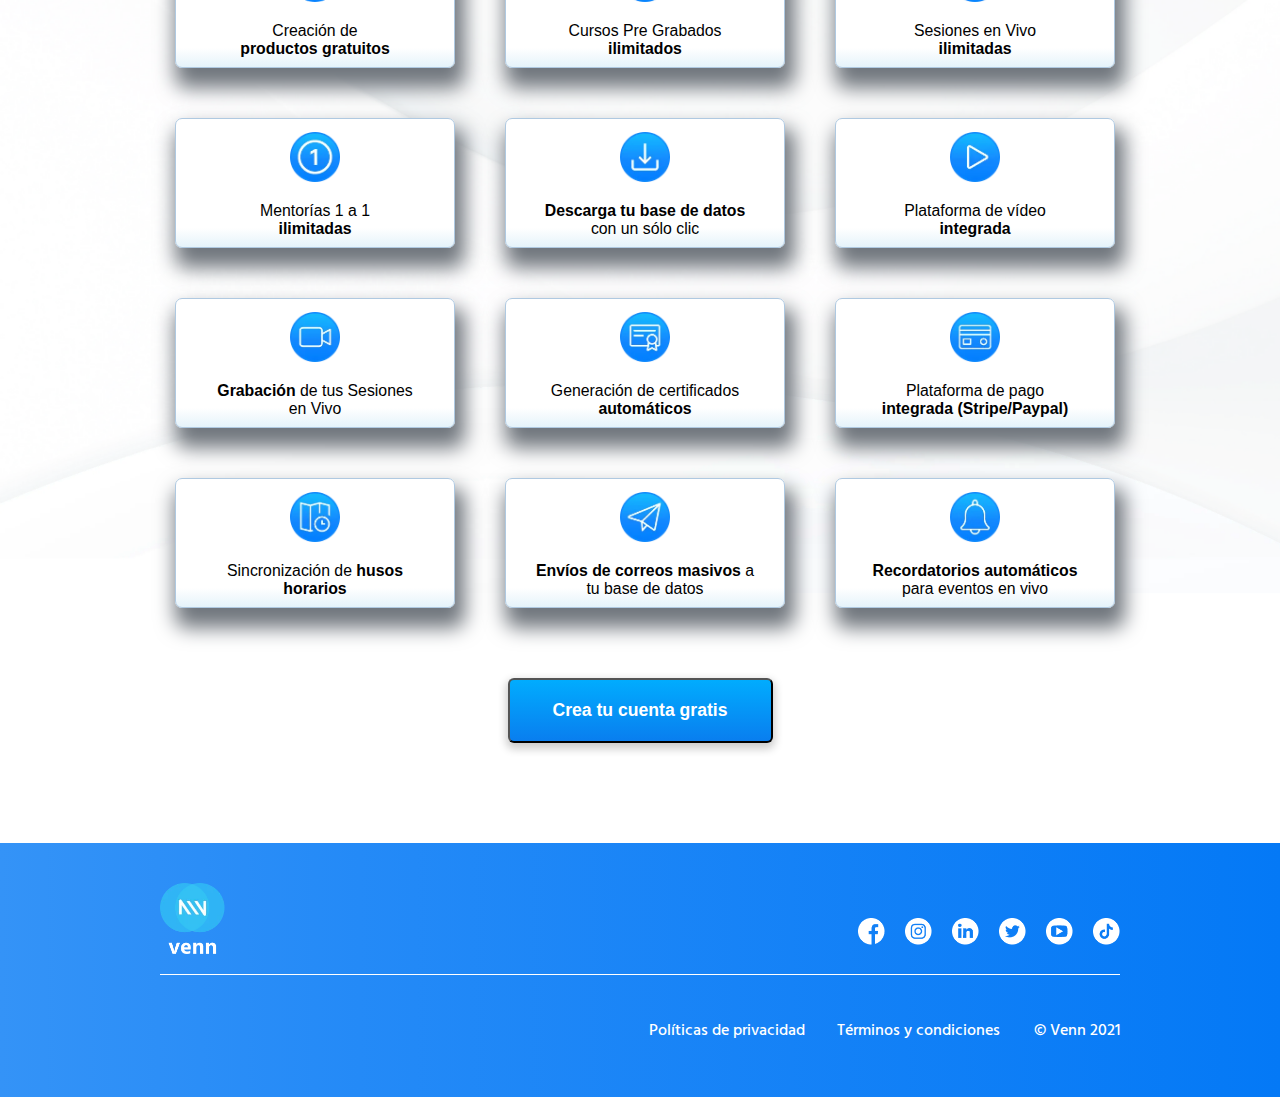
==== commit 07854fea: "adding changes" ====
--- a/LandingPage/index.html
+++ b/LandingPage/index.html
@@ -71,7 +71,7 @@
                     </p>
                 </div>
             </div>
-            <button class="button_made" onclick="location.href='https://venntors.com/registro-venn/';">
+            <button class="boton_made" onclick="location.href='https://venntors.com/registro-venn/';">
                 Crea tu cuenta gratis
             </button>
         </section>
@@ -84,21 +84,21 @@
                         <button id="boton_img01" onclick="location.href='https://venntors.com/registro-venn/';">
                             <img class="prueba1" src="IMG/Grupo 9210@3x.webp">
                         </button>
-                        <p class="p_1">Crea tu cuenta</p>
+                        <p class="p_1"><b>Crea tu cuenta</b></p>
                     </div>
                     <div class="info_procesos2" onclick="location.href='https://venntors.com/registro-venn/';">
                         <img class="img_numero" src="IMG/Grupo 7022@3x.webp"/>
                         <button id="boton_img02" onclick="location.href='https://venntors.com/registro-venn/'">
                             <img class="prueba2" src="IMG/Grupo 7025@3x.webp">
                         </button>
-                        <p class="p_2">Completa tu perfil</p>
+                        <p class="p_2"><b>Completa tu perfil</b></p>
                     </div>
                     <div class="info_procesos3" onclick="location.href='https://venntors.com/registro-venn/';">
                         <img class="img_numero" src="IMG/Grupo 7021@3x.webp"/>
                         <button id="boton_img03" onclick="location.href='https://venntors.com/registro-venn/';">
                             <img class="prueba3" src="IMG/Grupo 7024@3x.webp">
                         </button>
-                        <p class="p_3">Crea tu curso online</p>
+                        <p class="p_3"><b>Crea tu curso online</b></p>
                     </div>
                 </div>
             </div>
--- a/LandingPage/style.css
+++ b/LandingPage/style.css
@@ -54,8 +54,8 @@
   margin-block-end: 1em;
   margin-inline-start: 0px;
   margin-inline-end: 0px;
-  margin-top: 0px;
-  margin-bottom: 0px;
+  margin-top: 20px;
+  margin-bottom: 5px;
 }
 @media screen and (min-width:240px) and (max-width:767px) {
   #header {
@@ -83,18 +83,16 @@
   }
 }
 .boton_made {
-  margin-top: 30px;
-  margin-bottom: 30px;
-  width: 255px;
-  height: 55px;
-  background: rgb(1,172,254);
+  margin-top: 55px;
+  margin-bottom: 60px;
+  width: 265px;
+  height: 65px;
   background: linear-gradient(180deg, rgba(1,172,254,1) 0%, rgba(9,126,239,1) 100%);
   color: white;
   font-size: 1.1em;
   font-weight: 600;
-  border: 0px;
   border-radius: 6px;
-  box-shadow: 0px 4px 8px 2px rgba(0, 0, 0, 0.2);
+  box-shadow: 0px 4px 8px 2px rgb(0 0 0 / 20%);
 }
 .boton_made:hover {
   cursor: pointer;
@@ -266,8 +264,8 @@
 }
 .box_herramientas {
   display: grid;
-  grid-template-columns: 345px 345px 345px;
-  gap: 30px;
+  grid-template-columns: 340px 340px 340px;
+  gap: 50px;
   background-color: white;
 }
 .tarjeta_herramientas1 {
@@ -393,17 +391,18 @@
 #procesos {
   display: grid;
   grid-template-rows: auto 1fr auto;
-  justify-content: center;
   justify-items: center;
 }
 .h1_procesos {
   font-size: 2.5em;
+  margin-top: -80px;
+  margin-bottom: 64px;
 }
 .fondo_procesos {
-  background-image: url("IMG/Rectángulo_8199@2x.webp");
   display: block;
   margin-right: auto;
   margin-left: auto;
+  margin-top: 15px;
   width: 100%;
   height: 280px;
   background-repeat: no-repeat;
@@ -414,10 +413,13 @@
 .fondo_procesos_media {
   display: none;
 }
+
 .procesos {
   display: grid;
-  grid-template-columns: auto auto auto;
+   grid-template-columns: auto auto auto;
   gap: 100px;
+  justify-items: center;
+  justify-content: space-evenly;
 }
 
 .img_numero {
@@ -429,13 +431,29 @@
   width: 200px;
   grid-row: 2;
 }
-.p_1 .p_2 .p_3{
+
+.p_1{
   display: grid;
   grid-row: 3;
-  align-content: center;
-  justify-content: center;
-  align-items: center;
-  justify-items: center;
+  margin-top: -110px;
+  font-size: 20px;
+  margin-right: -260px;
+}
+
+.p_2{
+  display: grid;
+  grid-row: 3;
+  margin-top: -110px;
+  font-size: 20px;
+  margin-right: -260px;
+} 
+
+.p_3{
+  display: grid;
+  grid-row: 3;
+  margin-top: -110px;
+  font-size: 20px;
+  margin-right: -260px;
 }
 
 .info_procesos1 .info_procesos2 .info_procesos3{
@@ -445,13 +463,33 @@
   height: 255px;
   grid-template-rows: 25px 200px 30px;
 }
-
-#boton_img01 #boton_img02 #boton_img03{
+#boton_img01{
   cursor: pointer;
+  width: 200px;
+  height: 200px;
+  background-size: 100%;
+  border: none;
   background-color: transparent;
-  width: 100px;
-  height: 100px;
+  align-content: space-around;
+}
+#boton_img02{
+  cursor: pointer;
+  width: 200px;
+  height: 200px;
+  background-size: 100%;
   border: none;
+  background-color: transparent;
+  align-content: space-around;
+}
+
+#boton_img03{
+  cursor: pointer;
+  width: 200px;
+  height: 200px;
+  background-size: 100%;
+  border: none;
+  background-color: transparent;
+  align-content: space-around;
 }
 
 .prueba1 .prueba2 .prueba3{
@@ -465,11 +503,10 @@
   display: none;
 }
 .boton_process {
-  margin-top: 30px;
-  margin-bottom: 30px;
-  width: 255px;
-  height: 55px;
-  background: rgb(1,172,254);
+  margin-top: 300px;
+  margin-bottom: 50px;
+  width: 270px;
+  height: 70px;
   background: linear-gradient(180deg, rgba(1,172,254,1) 0%, rgba(9,126,239,1) 100%);
   color: white;
   font-size: 1.1em;
@@ -526,8 +563,18 @@
     margin-top: 10px;
     font-size: 1.2em;
   }
-
-  #boton_img01_medium #boton_img02_medium #boton_img03_medium{
+  #boton_img01_medium {
+    margin-top: 30px;
+    cursor: pointer;
+    width: 100px;
+    height: 100px;
+    background-image: url("IMG/img01.png");
+    background-size: 100%;
+    border: none;
+    background-color: transparent;
+  }
+
+  #boton_img02_medium #boton_img03_medium{
     margin-top: 30px;
     cursor: pointer;
     width: 100px;
@@ -597,7 +644,6 @@
     margin-bottom: 30px;
     width: 255px;
     height: 55px;
-    background: rgb(1,172,254);
     background: linear-gradient(180deg, rgba(1,172,254,1) 0%, rgba(9,126,239,1) 100%);
     color: white;
     font-size: 1.1em;
@@ -703,26 +749,23 @@
   display: grid;
   grid-template-columns: auto auto auto;
   grid-template-rows: auto auto auto 150px;
-  gap: 30px 30px;
+  gap: 50px 50px;
   max-width: 930px;
 }
 .box {
-  background-color: white;
   background: linear-gradient(180deg, white 85%, #e5f3fa 100%);
   width: 280px;
   height: 130px;
   font-size: 0.99em;
-  font-weight: 500;
   border: 1px solid;
-  border-color: #b4cce2;
-  border-radius: 10px;
-  box-shadow: 0px 15px 10px 2px #ecedee;
-  font-family: Arial, Helvetica, sans-serif;
+  border-color: #afc9e1;
+  border-radius: 7px;
+  box-shadow: 5px 15px 20px 5px #70767d;
 }
 .box_img {
-  width: 35px;
-  height: 35px;
-  padding-top: 20px;
+  width: 50px;
+  height: 50px;
+  padding-top: 12px;
 }
 @media screen and (min-width:581px) and (max-width:939px) {
   .box_container {
@@ -789,7 +832,6 @@
 }
 
 #footer {
-  background: rgb(4,121,246);
   background: linear-gradient(270deg, rgba(4,121,246,1) 0%, rgba(36,138,247,1) 72%, rgba(52,147,247,1) 100%);
   display: grid;
   justify-items: center;
@@ -836,7 +878,6 @@
 }
 .hipervinculo_footer {
   color: white;
-  font-size: 0.9em;
   font-weight: 500;
   text-decoration: none;
 }
